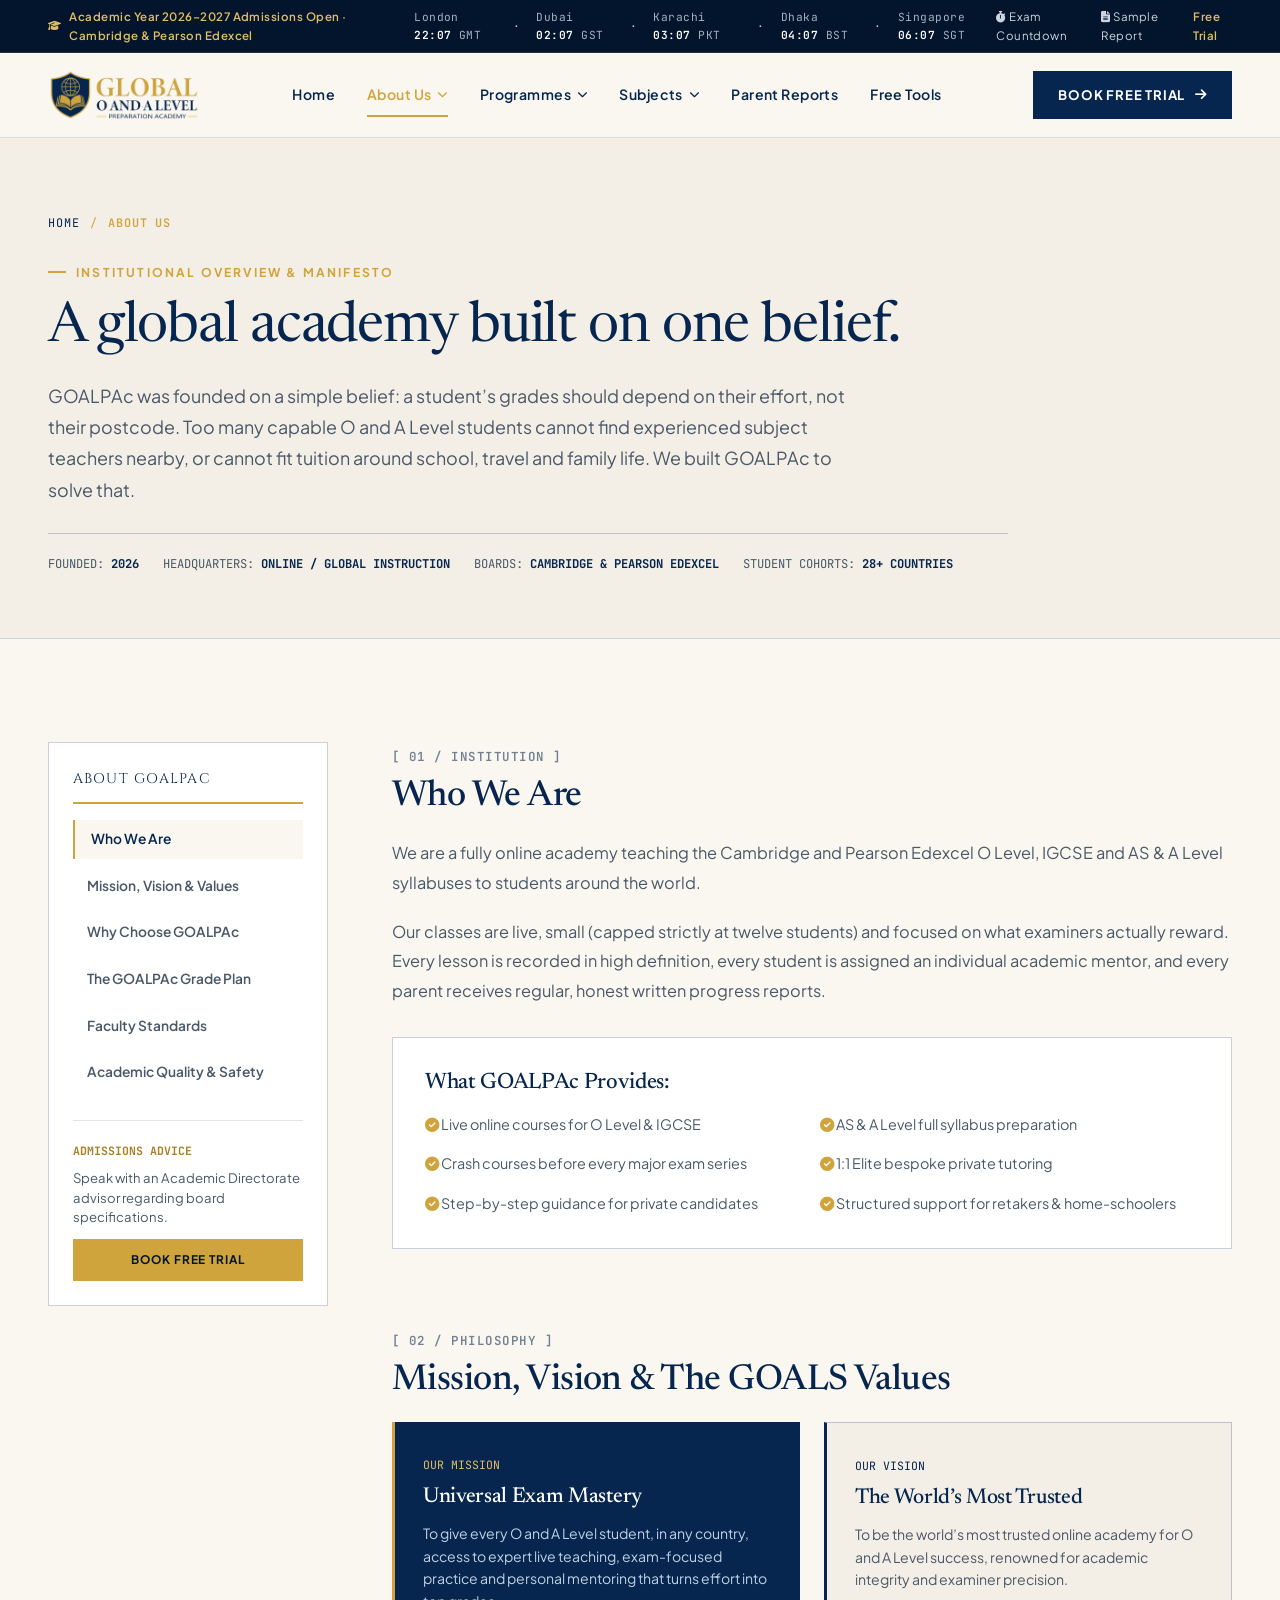
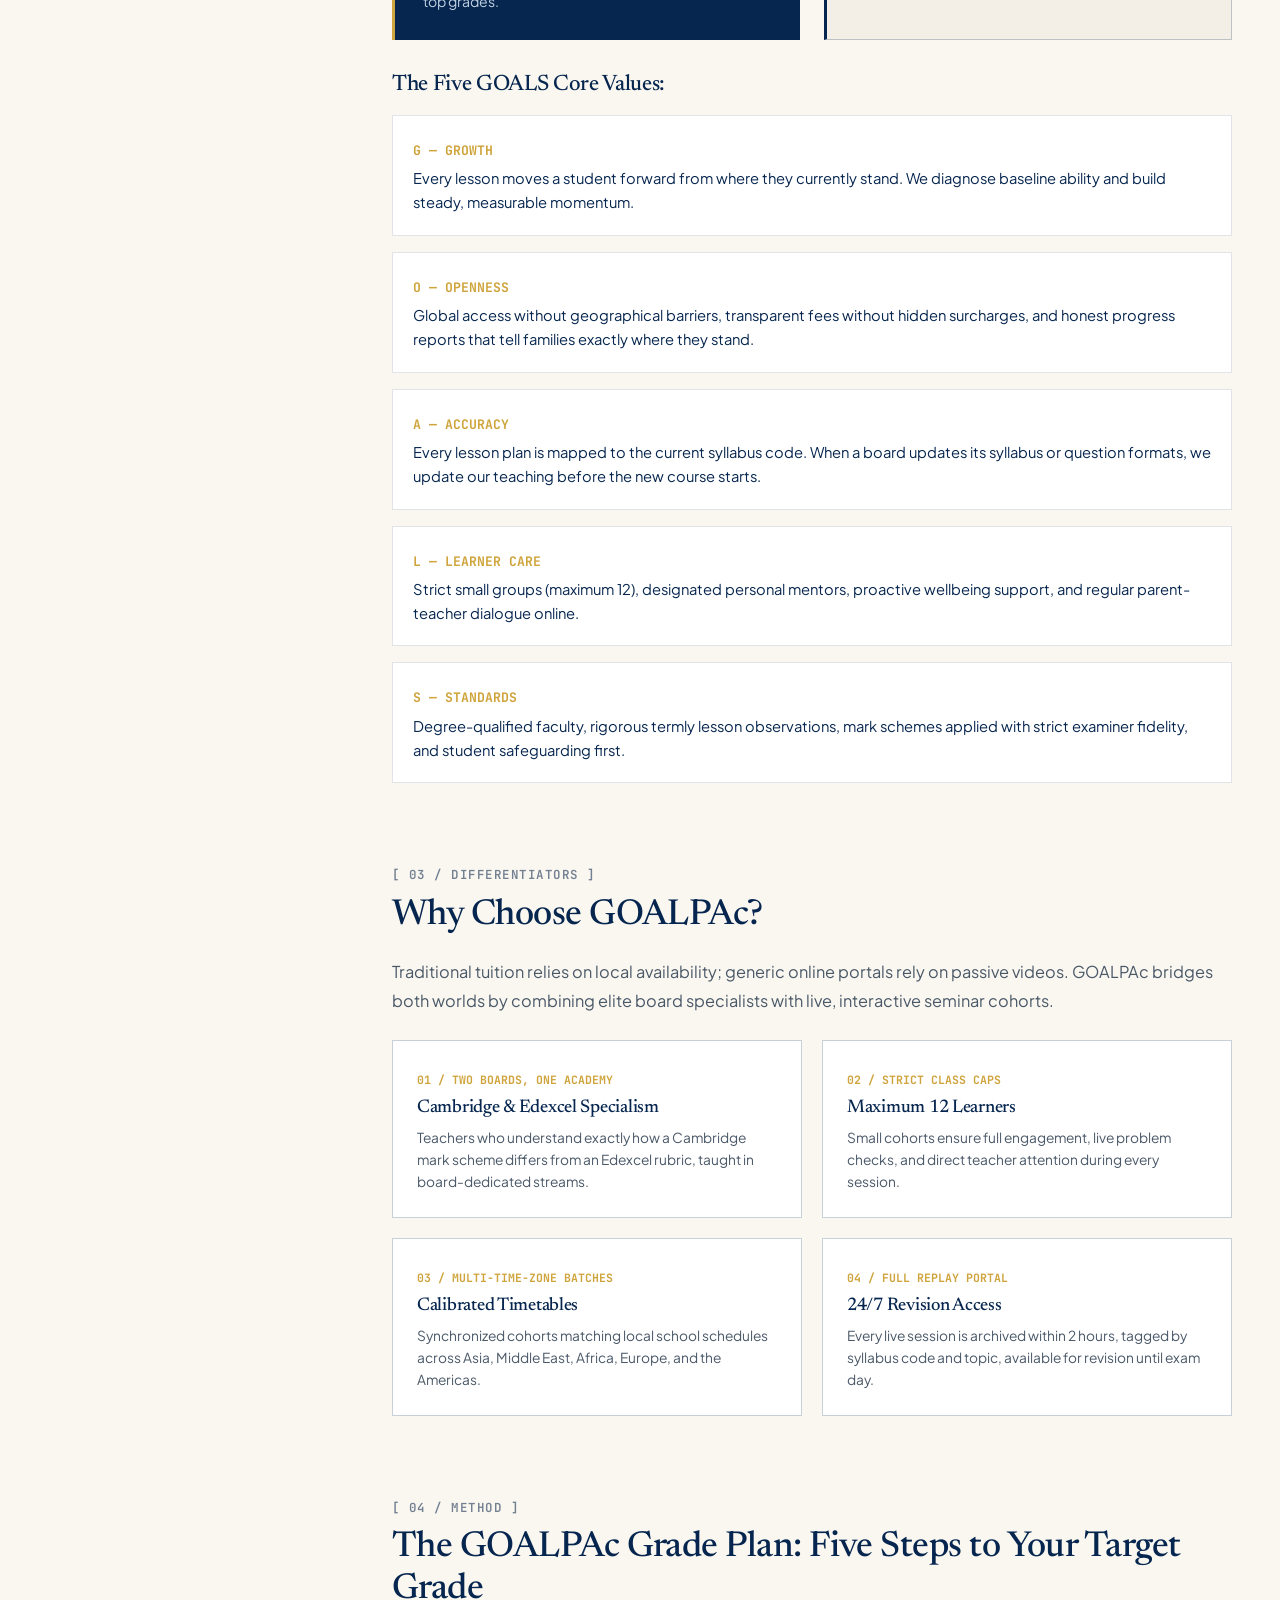
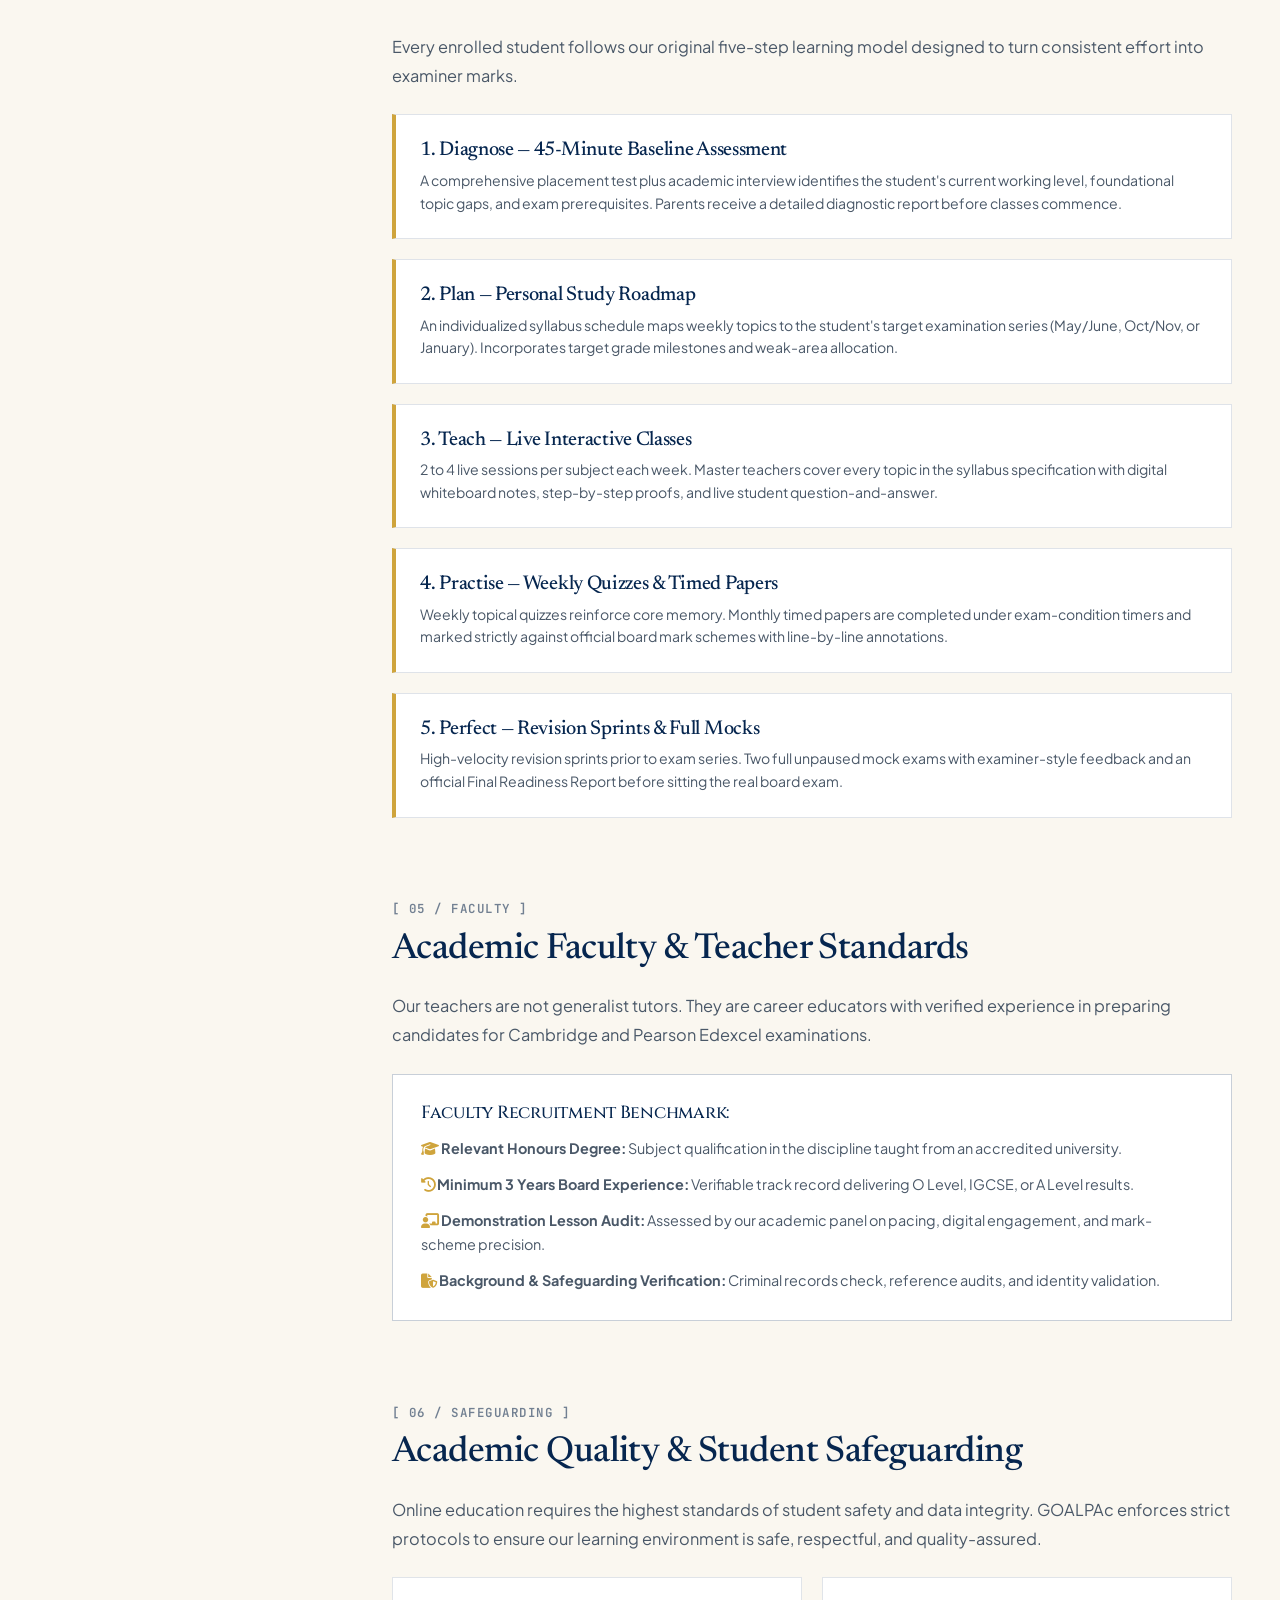
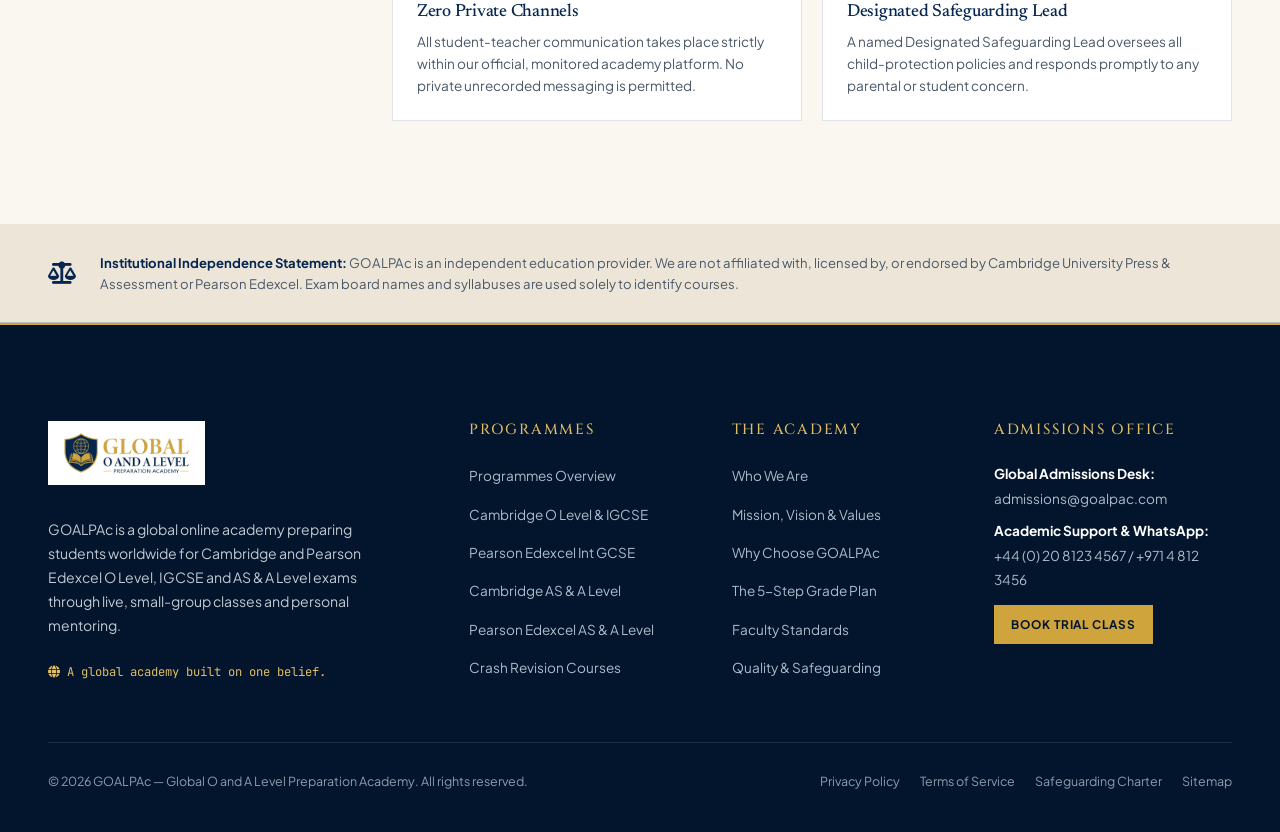
==== about.html @ 64749673 "initial version" ====
<!DOCTYPE html>
<html lang="en">
<head>
  <meta charset="UTF-8">
  <meta name="viewport" content="width=device-width, initial-scale=1.0">
  <title>About Us | GOALPAc — Global Online O & A Level Preparation Academy</title>
  <meta name="description" content="Discover GOALPAc: our founding belief that grades should depend on effort, not postcodes, our five-step Grade Plan, academic faculty, and student safeguarding standards.">
  <meta name="keywords" content="About GOALPAc, online O level academy, Cambridge tutors, Edexcel specialists, academic grade plan, student safeguarding">

  <!-- Google Fonts: Editorial Academic Typography Pairing -->
  <link rel="preconnect" href="https://fonts.googleapis.com">
  <link rel="preconnect" href="https://fonts.gstatic.com" crossorigin>
  <link href="https://fonts.googleapis.com/css2?family=Cinzel:wght@500;600;700;800&family=Newsreader:ital,opsz,wght@0,6..72,300;0,6..72,400;0,6..72,500;0,6..72,600;1,6..72,400&family=Plus+Jakarta+Sans:wght@400;500;600;700;800&family=JetBrains+Mono:wght@400;500;600&display=swap" rel="stylesheet">

  <!-- Font Awesome Free 6 -->
  <link rel="stylesheet" href="https://cdnjs.cloudflare.com/ajax/libs/font-awesome/6.5.1/css/all.min.css">

  <!-- Custom Editorial Stylesheet -->
  <link rel="stylesheet" href="assets/css/style.css">
</head>
<body>

  <!-- ======================================================================
       INSTITUTIONAL TOPBAR
       ====================================================================== -->
  <aside class="institutional-topbar" aria-label="Institutional Notices and Global Clocks">
    <div class="editorial-container topbar-content">
      <div class="topbar-badge">
        <i class="fa-solid fa-graduation-cap"></i>
        <span>Academic Year 2026–2027 Admissions Open · Cambridge &amp; Pearson Edexcel</span>
      </div>

      <div class="topbar-timezones">
        <span class="tz-pill">London <span id="tz-london">--:--</span> GMT</span>
        <span>·</span>
        <span class="tz-pill">Dubai <span id="tz-dubai">--:--</span> GST</span>
        <span>·</span>
        <span class="tz-pill">Karachi <span id="tz-karachi">--:--</span> PKT</span>
        <span>·</span>
        <span class="tz-pill">Dhaka <span id="tz-dhaka">--:--</span> BST</span>
        <span>·</span>
        <span class="tz-pill">Singapore <span id="tz-singapore">--:--</span> SGT</span>
      </div>

      <div class="topbar-links">
        <a href="index.html#tools" class="topbar-link"><i class="fa-solid fa-stopwatch me-1"></i> Exam Countdown</a>
        <a href="index.html#report" class="topbar-link"><i class="fa-solid fa-file-lines me-1"></i> Sample Report</a>
        <a href="index.html#admissions" class="topbar-link" style="color: var(--gold-light); font-weight: 600;">Free Trial</a>
      </div>
    </div>
  </aside>

  <!-- ======================================================================
       MAIN EDITORIAL HEADER
       ====================================================================== -->
  <header class="header-wrapper" role="banner">
    <div class="editorial-container main-navbar">
      <a href="index.html" class="brand-link" aria-label="GOALPAc Homepage">
        <img src="assets/images/goalpac-logo-transparent.png" alt="GOALPAc Logo" class="brand-logo-img">
      </a>

      <!-- Academic Menu with Submenus -->
      <nav class="nav-menu" role="navigation" aria-label="Primary Navigation">
        <div class="nav-item">
          <a href="index.html" class="nav-link">Home</a>
        </div>

        <div class="nav-item">
          <a href="about.html" class="nav-link active-page">About Us <i class="fa-solid fa-chevron-down dropdown-caret"></i></a>
          <div class="editorial-dropdown">
            <span class="dropdown-header-label">Institutional Foundation</span>
            <a href="about.html#who-we-are" class="dropdown-item-link">Who We Are <span>A global academy built on one belief</span></a>
            <a href="about.html#mission-values" class="dropdown-item-link">Mission, Vision &amp; GOALS <span>Our five core institutional values</span></a>
            <a href="about.html#why-goalpac" class="dropdown-item-link">Why Choose GOALPAc <span>Comparative ledger &amp; differentiators</span></a>
            <a href="about.html#grade-plan" class="dropdown-item-link">The GOALPAc Grade Plan <span>Our proprietary 5-step learning model</span></a>
            <a href="about.html#faculty" class="dropdown-item-link">Our Faculty <span>Board-experienced subject masters</span></a>
            <a href="about.html#safeguarding" class="dropdown-item-link">Quality &amp; Safeguarding <span>Online safety &amp; lesson audits</span></a>
          </div>
        </div>

        <div class="nav-item">
          <a href="programmes.html" class="nav-link">Programmes <i class="fa-solid fa-chevron-down dropdown-caret"></i></a>
          <div class="editorial-dropdown">
            <span class="dropdown-header-label">Academic Qualifications</span>
            <a href="programmes.html" class="dropdown-item-link">Programmes Overview <span>Compare all qualification paths</span></a>
            <a href="cambridge-o-level-igcse.html" class="dropdown-item-link">Cambridge O Level &amp; IGCSE <span>2-Year &amp; 1-Year Fast Track</span></a>
            <a href="programmes.html#edexcel-igcse" class="dropdown-item-link">Pearson Edexcel Int GCSE <span>Linear 9–1 grading mastery</span></a>
            <a href="cambridge-as-a-level.html" class="dropdown-item-link">Cambridge AS &amp; A Level <span>Sixth form staged &amp; linear</span></a>
            <a href="programmes.html#edexcel-a-level" class="dropdown-item-link">Pearson Edexcel AS &amp; A Level <span>Modular syllabus route</span></a>
            <a href="programmes.html#crash-courses" class="dropdown-item-link">Crash Revision Courses <span>8-Week pre-exam sprints</span></a>
            <a href="programmes.html#private-tutoring" class="dropdown-item-link">1:1 Elite Private Tutoring <span>Dedicated master mentorship</span></a>
          </div>
        </div>

        <div class="nav-item">
          <a href="subjects.html" class="nav-link">Subjects <i class="fa-solid fa-chevron-down dropdown-caret"></i></a>
          <div class="editorial-dropdown">
            <span class="dropdown-header-label">Syllabus Catalog</span>
            <a href="subjects.html" class="dropdown-item-link">All Subjects (A–Z) <span>Complete Cambridge &amp; Edexcel list</span></a>
            <a href="cambridge-o-level-mathematics.html" class="dropdown-item-link">Cambridge O Level Maths <span>Full 4024 course syllabus</span></a>
            <a href="subjects.html#sciences" class="dropdown-item-link">Sciences <span>Physics, Chemistry &amp; Biology</span></a>
            <a href="subjects.html#mathematics" class="dropdown-item-link">Mathematics <span>Pure, Additional &amp; Further Maths</span></a>
            <a href="subjects.html#business" class="dropdown-item-link">Business &amp; Economics <span>Economics, Accounting &amp; Business</span></a>
            <a href="subjects.html#computing" class="dropdown-item-link">Computing &amp; ICT <span>Computer Science (2210 / 9618)</span></a>
          </div>
        </div>

        <div class="nav-item">
          <a href="index.html#report" class="nav-link">Parent Reports</a>
        </div>

        <div class="nav-item">
          <a href="index.html#tools" class="nav-link">Free Tools</a>
        </div>
      </nav>

      <!-- Action Cluster -->
      <div class="header-actions">
        <a href="index.html#admissions" class="nav-cta-btn">
          <span>Book Free Trial</span>
          <i class="fa-solid fa-arrow-right"></i>
        </a>
        <button class="mobile-menu-trigger" aria-label="Open Navigation Drawer">
          <i class="fa-solid fa-bars"></i>
        </button>
      </div>
    </div>
  </header>

  <!-- Mobile Drawer -->
  <div class="mobile-drawer-backdrop"></div>
  <aside class="mobile-nav-drawer" aria-label="Mobile Navigation">
    <button class="drawer-close-btn" aria-label="Close Navigation Drawer"><i class="fa-solid fa-xmark"></i></button>
    <div style="margin-top: 16px;">
      <img src="assets/images/goalpac-logo-transparent.png" alt="GOALPAc" style="max-height: 44px;">
    </div>
    <ul class="mobile-nav-links">
      <li><a href="index.html">Home</a></li>
      <li>
        <a href="about.html" style="color: var(--goalpac-gold);">About Us</a>
        <ul class="mobile-submenu">
          <li><a href="about.html#who-we-are">Who We Are</a></li>
          <li><a href="about.html#mission-values">Mission, Vision &amp; Values</a></li>
          <li><a href="about.html#why-goalpac">Why GOALPAc</a></li>
          <li><a href="about.html#grade-plan">The Grade Plan</a></li>
          <li><a href="about.html#faculty">Our Faculty</a></li>
          <li><a href="about.html#safeguarding">Quality &amp; Safeguarding</a></li>
        </ul>
      </li>
      <li>
        <a href="programmes.html">Programmes</a>
        <ul class="mobile-submenu">
          <li><a href="cambridge-o-level-igcse.html">Cambridge O Level &amp; IGCSE</a></li>
          <li><a href="cambridge-as-a-level.html">Cambridge AS &amp; A Level</a></li>
          <li><a href="programmes.html#edexcel-igcse">Edexcel Int GCSE</a></li>
          <li><a href="programmes.html#crash-courses">Crash Courses</a></li>
          <li><a href="programmes.html#private-tutoring">1:1 Private Tutoring</a></li>
        </ul>
      </li>
      <li>
        <a href="subjects.html">Subjects</a>
        <ul class="mobile-submenu">
          <li><a href="subjects.html">All Subjects A–Z</a></li>
          <li><a href="cambridge-o-level-mathematics.html">Cambridge O Level Maths</a></li>
          <li><a href="subjects.html#sciences">Sciences</a></li>
          <li><a href="subjects.html#business">Business &amp; Economics</a></li>
        </ul>
      </li>
      <li><a href="index.html#report">Parent Reports</a></li>
      <li><a href="index.html#tools">Interactive Tools</a></li>
      <li><a href="index.html#admissions">Admissions &amp; Trial</a></li>
    </ul>
    <div style="margin-top: 32px;">
      <a href="index.html#admissions" class="btn-academic btn-academic-navy w-100" style="width: 100%;">Book Free Trial Class</a>
    </div>
  </aside>

  <main role="main">

    <!-- ======================================================================
         SUBPAGE HERO: ABOUT US
         ====================================================================== -->
    <section class="subpage-hero" aria-labelledby="about-page-title">
      <div class="editorial-container">
        <nav class="breadcrumb-editorial" aria-label="Breadcrumbs">
          <a href="index.html">Home</a>
          <span class="crumb-separator">/</span>
          <span class="crumb-active">About Us</span>
        </nav>

        <div class="subpage-hero-inner">
          <span class="eyebrow">Institutional Overview &amp; Manifesto</span>
          <h1 id="about-page-title" class="subpage-headline">
            A global academy built on one belief.
          </h1>
          <p class="subpage-lead-para">
            GOALPAc was founded on a simple belief: a student’s grades should depend on their effort, not their postcode. Too many capable O and A Level students cannot find experienced subject teachers nearby, or cannot fit tuition around school, travel and family life. We built GOALPAc to solve that.
          </p>

          <div class="subpage-meta-strip">
            <span>FOUNDED: <strong>2026</strong></span>
            <span>HEADQUARTERS: <strong>ONLINE / GLOBAL INSTRUCTION</strong></span>
            <span>BOARDS: <strong>CAMBRIDGE &amp; PEARSON EDEXCEL</strong></span>
            <span>STUDENT COHORTS: <strong>28+ COUNTRIES</strong></span>
          </div>
        </div>
      </div>
    </section>

    <!-- ======================================================================
         ABOUT US CONTENT WITH STICKY SIDEBAR
         ====================================================================== -->
    <section class="editorial-section" style="background: var(--paper-cream);">
      <div class="editorial-container">
        <div class="subpage-layout-grid">

          <!-- Sticky Subpage Sidebar -->
          <aside class="subpage-sidebar" aria-label="About Us Navigation">
            <div class="sidebar-title">About GOALPAc</div>
            <ul class="sidebar-nav-list">
              <li><a href="#who-we-are" class="sidebar-nav-link active">Who We Are</a></li>
              <li><a href="#mission-values" class="sidebar-nav-link">Mission, Vision &amp; Values</a></li>
              <li><a href="#why-goalpac" class="sidebar-nav-link">Why Choose GOALPAc</a></li>
              <li><a href="#grade-plan" class="sidebar-nav-link">The GOALPAc Grade Plan</a></li>
              <li><a href="#faculty" class="sidebar-nav-link">Faculty Standards</a></li>
              <li><a href="#safeguarding" class="sidebar-nav-link">Academic Quality &amp; Safety</a></li>
            </ul>

            <div style="margin-top: 28px; padding-top: 20px; border-top: 1px solid var(--paper-border);">
              <span style="font-family: var(--font-mono-meta); font-size: 0.72rem; color: var(--gold-dark); font-weight: 700; text-transform: uppercase; display: block; margin-bottom: 8px;">
                Admissions Advice
              </span>
              <p style="font-size: 0.82rem; color: var(--text-secondary); line-height: 1.5; margin-bottom: 12px;">
                Speak with an Academic Directorate advisor regarding board specifications.
              </p>
              <a href="index.html#admissions" class="btn-academic btn-academic-gold" style="padding: 10px 16px; font-size: 0.74rem; width: 100%;">
                Book Free Trial
              </a>
            </div>
          </aside>

          <!-- Main Subpage Editorial Body -->
          <div class="subpage-content-area">

            <!-- Section 1: Who We Are -->
            <article id="who-we-are" style="margin-bottom: clamp(48px, 6vw, 80px);">
              <span class="editorial-index">[ 01 / INSTITUTION ]</span>
              <h2 style="font-size: clamp(1.8rem, 2.8vw, 2.5rem); margin: 8px 0 20px; color: var(--navy-deep);">
                Who We Are
              </h2>
              <p style="font-size: 1.02rem; color: var(--text-secondary); line-height: 1.8; margin-bottom: 20px;">
                We are a fully online academy teaching the Cambridge and Pearson Edexcel O Level, IGCSE and AS &amp; A Level syllabuses to students around the world.
              </p>
              <p style="font-size: 1.02rem; color: var(--text-secondary); line-height: 1.8; margin-bottom: 20px;">
                Our classes are live, small (capped strictly at twelve students) and focused on what examiners actually reward. Every lesson is recorded in high definition, every student is assigned an individual academic mentor, and every parent receives regular, honest written progress reports.
              </p>

              <div style="background: var(--paper-white); border: 1px solid var(--paper-border-strong); padding: 32px; margin: 32px 0;">
                <h3 style="font-family: var(--font-serif-editorial); font-size: 1.4rem; color: var(--navy-deep); margin-bottom: 16px;">
                  What GOALPAc Provides:
                </h3>
                <div style="display: grid; grid-template-columns: 1fr 1fr; gap: 16px; font-size: 0.9rem; color: var(--text-secondary);">
                  <div><i class="fa-solid fa-circle-check me-2" style="color: var(--goalpac-gold);"></i> Live online courses for O Level &amp; IGCSE</div>
                  <div><i class="fa-solid fa-circle-check me-2" style="color: var(--goalpac-gold);"></i> AS &amp; A Level full syllabus preparation</div>
                  <div><i class="fa-solid fa-circle-check me-2" style="color: var(--goalpac-gold);"></i> Crash courses before every major exam series</div>
                  <div><i class="fa-solid fa-circle-check me-2" style="color: var(--goalpac-gold);"></i> 1:1 Elite bespoke private tutoring</div>
                  <div><i class="fa-solid fa-circle-check me-2" style="color: var(--goalpac-gold);"></i> Step-by-step guidance for private candidates</div>
                  <div><i class="fa-solid fa-circle-check me-2" style="color: var(--goalpac-gold);"></i> Structured support for retakers &amp; home-schoolers</div>
                </div>
              </div>
            </article>

            <!-- Section 2: Mission, Vision & GOALS Values -->
            <article id="mission-values" style="margin-bottom: clamp(48px, 6vw, 80px);">
              <span class="editorial-index">[ 02 / PHILOSOPHY ]</span>
              <h2 style="font-size: clamp(1.8rem, 2.8vw, 2.5rem); margin: 8px 0 20px; color: var(--navy-deep);">
                Mission, Vision &amp; The GOALS Values
              </h2>

              <div style="display: grid; grid-template-columns: 1fr 1fr; gap: 24px; margin-bottom: 32px;">
                <div style="background: var(--navy-deep); color: var(--paper-white); padding: 28px; border-left: 3px solid var(--goalpac-gold);">
                  <span style="font-family: var(--font-mono-meta); font-size: 0.72rem; color: var(--gold-light); text-transform: uppercase;">Our Mission</span>
                  <h3 style="font-family: var(--font-serif-editorial); font-size: 1.35rem; color: var(--paper-white); margin: 8px 0 12px;">Universal Exam Mastery</h3>
                  <p style="font-size: 0.88rem; color: #c0d1e3; line-height: 1.6; margin: 0;">
                    To give every O and A Level student, in any country, access to expert live teaching, exam-focused practice and personal mentoring that turns effort into top grades.
                  </p>
                </div>

                <div style="background: var(--paper-ivory); border: 1px solid var(--paper-border-strong); padding: 28px; border-left: 3px solid var(--navy-deep);">
                  <span style="font-family: var(--font-mono-meta); font-size: 0.72rem; color: var(--navy-deep); text-transform: uppercase;">Our Vision</span>
                  <h3 style="font-family: var(--font-serif-editorial); font-size: 1.35rem; color: var(--navy-deep); margin: 8px 0 12px;">The World’s Most Trusted</h3>
                  <p style="font-size: 0.88rem; color: var(--text-secondary); line-height: 1.6; margin: 0;">
                    To be the world’s most trusted online academy for O and A Level success, renowned for academic integrity and examiner precision.
                  </p>
                </div>
              </div>

              <!-- 5 GOALS Values -->
              <h3 style="font-family: var(--font-serif-editorial); font-size: 1.4rem; color: var(--navy-deep); margin-bottom: 16px;">
                The Five GOALS Core Values:
              </h3>
              <div style="display: flex; flex-direction: column; gap: 16px;">
                <div style="background: var(--paper-white); border: 1px solid var(--paper-border); padding: 20px;">
                  <strong style="color: var(--goalpac-gold); font-family: var(--font-mono-meta); font-size: 0.82rem;">G — GROWTH</strong>
                  <p style="font-size: 0.92rem; color: var(--navy-deep); margin: 4px 0 0;">
                    Every lesson moves a student forward from where they currently stand. We diagnose baseline ability and build steady, measurable momentum.
                  </p>
                </div>
                <div style="background: var(--paper-white); border: 1px solid var(--paper-border); padding: 20px;">
                  <strong style="color: var(--goalpac-gold); font-family: var(--font-mono-meta); font-size: 0.82rem;">O — OPENNESS</strong>
                  <p style="font-size: 0.92rem; color: var(--navy-deep); margin: 4px 0 0;">
                    Global access without geographical barriers, transparent fees without hidden surcharges, and honest progress reports that tell families exactly where they stand.
                  </p>
                </div>
                <div style="background: var(--paper-white); border: 1px solid var(--paper-border); padding: 20px;">
                  <strong style="color: var(--goalpac-gold); font-family: var(--font-mono-meta); font-size: 0.82rem;">A — ACCURACY</strong>
                  <p style="font-size: 0.92rem; color: var(--navy-deep); margin: 4px 0 0;">
                    Every lesson plan is mapped to the current syllabus code. When a board updates its syllabus or question formats, we update our teaching before the new course starts.
                  </p>
                </div>
                <div style="background: var(--paper-white); border: 1px solid var(--paper-border); padding: 20px;">
                  <strong style="color: var(--goalpac-gold); font-family: var(--font-mono-meta); font-size: 0.82rem;">L — LEARNER CARE</strong>
                  <p style="font-size: 0.92rem; color: var(--navy-deep); margin: 4px 0 0;">
                    Strict small groups (maximum 12), designated personal mentors, proactive wellbeing support, and regular parent-teacher dialogue online.
                  </p>
                </div>
                <div style="background: var(--paper-white); border: 1px solid var(--paper-border); padding: 20px;">
                  <strong style="color: var(--goalpac-gold); font-family: var(--font-mono-meta); font-size: 0.82rem;">S — STANDARDS</strong>
                  <p style="font-size: 0.92rem; color: var(--navy-deep); margin: 4px 0 0;">
                    Degree-qualified faculty, rigorous termly lesson observations, mark schemes applied with strict examiner fidelity, and student safeguarding first.
                  </p>
                </div>
              </div>
            </article>

            <!-- Section 3: Why GOALPAc -->
            <article id="why-goalpac" style="margin-bottom: clamp(48px, 6vw, 80px);">
              <span class="editorial-index">[ 03 / DIFFERENTIATORS ]</span>
              <h2 style="font-size: clamp(1.8rem, 2.8vw, 2.5rem); margin: 8px 0 20px; color: var(--navy-deep);">
                Why Choose GOALPAc?
              </h2>
              <p style="font-size: 1.02rem; color: var(--text-secondary); line-height: 1.8; margin-bottom: 24px;">
                Traditional tuition relies on local availability; generic online portals rely on passive videos. GOALPAc bridges both worlds by combining elite board specialists with live, interactive seminar cohorts.
              </p>

              <div style="display: grid; grid-template-columns: 1fr 1fr; gap: 20px;">
                <div style="background: var(--paper-white); border: 1px solid var(--paper-border-strong); padding: 24px;">
                  <span style="font-family: var(--font-mono-meta); font-size: 0.72rem; color: var(--goalpac-gold); font-weight: 700;">01 / TWO BOARDS, ONE ACADEMY</span>
                  <h4 style="font-size: 1.15rem; color: var(--navy-deep); margin: 6px 0 8px;">Cambridge &amp; Edexcel Specialism</h4>
                  <p style="font-size: 0.86rem; color: var(--text-secondary); line-height: 1.6; margin: 0;">
                    Teachers who understand exactly how a Cambridge mark scheme differs from an Edexcel rubric, taught in board-dedicated streams.
                  </p>
                </div>

                <div style="background: var(--paper-white); border: 1px solid var(--paper-border-strong); padding: 24px;">
                  <span style="font-family: var(--font-mono-meta); font-size: 0.72rem; color: var(--goalpac-gold); font-weight: 700;">02 / STRICT CLASS CAPS</span>
                  <h4 style="font-size: 1.15rem; color: var(--navy-deep); margin: 6px 0 8px;">Maximum 12 Learners</h4>
                  <p style="font-size: 0.86rem; color: var(--text-secondary); line-height: 1.6; margin: 0;">
                    Small cohorts ensure full engagement, live problem checks, and direct teacher attention during every session.
                  </p>
                </div>

                <div style="background: var(--paper-white); border: 1px solid var(--paper-border-strong); padding: 24px;">
                  <span style="font-family: var(--font-mono-meta); font-size: 0.72rem; color: var(--goalpac-gold); font-weight: 700;">03 / MULTI-TIME-ZONE BATCHES</span>
                  <h4 style="font-size: 1.15rem; color: var(--navy-deep); margin: 6px 0 8px;">Calibrated Timetables</h4>
                  <p style="font-size: 0.86rem; color: var(--text-secondary); line-height: 1.6; margin: 0;">
                    Synchronized cohorts matching local school schedules across Asia, Middle East, Africa, Europe, and the Americas.
                  </p>
                </div>

                <div style="background: var(--paper-white); border: 1px solid var(--paper-border-strong); padding: 24px;">
                  <span style="font-family: var(--font-mono-meta); font-size: 0.72rem; color: var(--goalpac-gold); font-weight: 700;">04 / FULL REPLAY PORTAL</span>
                  <h4 style="font-size: 1.15rem; color: var(--navy-deep); margin: 6px 0 8px;">24/7 Revision Access</h4>
                  <p style="font-size: 0.86rem; color: var(--text-secondary); line-height: 1.6; margin: 0;">
                    Every live session is archived within 2 hours, tagged by syllabus code and topic, available for revision until exam day.
                  </p>
                </div>
              </div>
            </article>

            <!-- Section 4: The GOALPAc Grade Plan -->
            <article id="grade-plan" style="margin-bottom: clamp(48px, 6vw, 80px);">
              <span class="editorial-index">[ 04 / METHOD ]</span>
              <h2 style="font-size: clamp(1.8rem, 2.8vw, 2.5rem); margin: 8px 0 20px; color: var(--navy-deep);">
                The GOALPAc Grade Plan: Five Steps to Your Target Grade
              </h2>
              <p style="font-size: 1.02rem; color: var(--text-secondary); line-height: 1.8; margin-bottom: 24px;">
                Every enrolled student follows our original five-step learning model designed to turn consistent effort into examiner marks.
              </p>

              <div style="display: flex; flex-direction: column; gap: 20px;">
                <div style="padding: 24px; background: var(--paper-white); border-left: 4px solid var(--goalpac-gold); border-top: 1px solid var(--paper-border); border-right: 1px solid var(--paper-border); border-bottom: 1px solid var(--paper-border);">
                  <h4 style="font-family: var(--font-serif-editorial); font-size: 1.25rem; color: var(--navy-deep); margin-bottom: 6px;">
                    1. Diagnose — 45-Minute Baseline Assessment
                  </h4>
                  <p style="font-size: 0.88rem; color: var(--text-secondary); line-height: 1.6; margin: 0;">
                    A comprehensive placement test plus academic interview identifies the student's current working level, foundational topic gaps, and exam prerequisites. Parents receive a detailed diagnostic report before classes commence.
                  </p>
                </div>

                <div style="padding: 24px; background: var(--paper-white); border-left: 4px solid var(--goalpac-gold); border-top: 1px solid var(--paper-border); border-right: 1px solid var(--paper-border); border-bottom: 1px solid var(--paper-border);">
                  <h4 style="font-family: var(--font-serif-editorial); font-size: 1.25rem; color: var(--navy-deep); margin-bottom: 6px;">
                    2. Plan — Personal Study Roadmap
                  </h4>
                  <p style="font-size: 0.88rem; color: var(--text-secondary); line-height: 1.6; margin: 0;">
                    An individualized syllabus schedule maps weekly topics to the student's target examination series (May/June, Oct/Nov, or January). Incorporates target grade milestones and weak-area allocation.
                  </p>
                </div>

                <div style="padding: 24px; background: var(--paper-white); border-left: 4px solid var(--goalpac-gold); border-top: 1px solid var(--paper-border); border-right: 1px solid var(--paper-border); border-bottom: 1px solid var(--paper-border);">
                  <h4 style="font-family: var(--font-serif-editorial); font-size: 1.25rem; color: var(--navy-deep); margin-bottom: 6px;">
                    3. Teach — Live Interactive Classes
                  </h4>
                  <p style="font-size: 0.88rem; color: var(--text-secondary); line-height: 1.6; margin: 0;">
                    2 to 4 live sessions per subject each week. Master teachers cover every topic in the syllabus specification with digital whiteboard notes, step-by-step proofs, and live student question-and-answer.
                  </p>
                </div>

                <div style="padding: 24px; background: var(--paper-white); border-left: 4px solid var(--goalpac-gold); border-top: 1px solid var(--paper-border); border-right: 1px solid var(--paper-border); border-bottom: 1px solid var(--paper-border);">
                  <h4 style="font-family: var(--font-serif-editorial); font-size: 1.25rem; color: var(--navy-deep); margin-bottom: 6px;">
                    4. Practise — Weekly Quizzes &amp; Timed Papers
                  </h4>
                  <p style="font-size: 0.88rem; color: var(--text-secondary); line-height: 1.6; margin: 0;">
                    Weekly topical quizzes reinforce core memory. Monthly timed papers are completed under exam-condition timers and marked strictly against official board mark schemes with line-by-line annotations.
                  </p>
                </div>

                <div style="padding: 24px; background: var(--paper-white); border-left: 4px solid var(--goalpac-gold); border-top: 1px solid var(--paper-border); border-right: 1px solid var(--paper-border); border-bottom: 1px solid var(--paper-border);">
                  <h4 style="font-family: var(--font-serif-editorial); font-size: 1.25rem; color: var(--navy-deep); margin-bottom: 6px;">
                    5. Perfect — Revision Sprints &amp; Full Mocks
                  </h4>
                  <p style="font-size: 0.88rem; color: var(--text-secondary); line-height: 1.6; margin: 0;">
                    High-velocity revision sprints prior to exam series. Two full unpaused mock exams with examiner-style feedback and an official Final Readiness Report before sitting the real board exam.
                  </p>
                </div>
              </div>
            </article>

            <!-- Section 5: Faculty Standards -->
            <article id="faculty" style="margin-bottom: clamp(48px, 6vw, 80px);">
              <span class="editorial-index">[ 05 / FACULTY ]</span>
              <h2 style="font-size: clamp(1.8rem, 2.8vw, 2.5rem); margin: 8px 0 20px; color: var(--navy-deep);">
                Academic Faculty &amp; Teacher Standards
              </h2>
              <p style="font-size: 1.02rem; color: var(--text-secondary); line-height: 1.8; margin-bottom: 24px;">
                Our teachers are not generalist tutors. They are career educators with verified experience in preparing candidates for Cambridge and Pearson Edexcel examinations.
              </p>

              <div style="border: 1px solid var(--paper-border-strong); background: var(--paper-white); padding: 28px;">
                <h4 style="font-family: var(--font-serif-display); font-size: 1.1rem; color: var(--navy-deep); margin-bottom: 14px;">
                  Faculty Recruitment Benchmark:
                </h4>
                <ul style="list-style: none; display: flex; flex-direction: column; gap: 12px; font-size: 0.9rem; color: var(--text-secondary);">
                  <li><i class="fa-solid fa-graduation-cap me-2" style="color: var(--goalpac-gold);"></i> <strong>Relevant Honours Degree:</strong> Subject qualification in the discipline taught from an accredited university.</li>
                  <li><i class="fa-solid fa-clock-rotate-left me-2" style="color: var(--goalpac-gold);"></i> <strong>Minimum 3 Years Board Experience:</strong> Verifiable track record delivering O Level, IGCSE, or A Level results.</li>
                  <li><i class="fa-solid fa-chalkboard-user me-2" style="color: var(--goalpac-gold);"></i> <strong>Demonstration Lesson Audit:</strong> Assessed by our academic panel on pacing, digital engagement, and mark-scheme precision.</li>
                  <li><i class="fa-solid fa-file-shield me-2" style="color: var(--goalpac-gold);"></i> <strong>Background &amp; Safeguarding Verification:</strong> Criminal records check, reference audits, and identity validation.</li>
                </ul>
              </div>
            </article>

            <!-- Section 6: Academic Quality & Safeguarding -->
            <article id="safeguarding">
              <span class="editorial-index">[ 06 / SAFEGUARDING ]</span>
              <h2 style="font-size: clamp(1.8rem, 2.8vw, 2.5rem); margin: 8px 0 20px; color: var(--navy-deep);">
                Academic Quality &amp; Student Safeguarding
              </h2>
              <p style="font-size: 1.02rem; color: var(--text-secondary); line-height: 1.8; margin-bottom: 20px;">
                Online education requires the highest standards of student safety and data integrity. GOALPAc enforces strict protocols to ensure our learning environment is safe, respectful, and quality-assured.
              </p>

              <div style="display: grid; grid-template-columns: 1fr 1fr; gap: 20px; margin-top: 24px;">
                <div style="background: var(--paper-white); border: 1px solid var(--paper-border); padding: 24px;">
                  <h4 style="color: var(--navy-deep); font-size: 1.1rem; margin-bottom: 8px;">Zero Private Channels</h4>
                  <p style="font-size: 0.85rem; color: var(--text-secondary); line-height: 1.6; margin: 0;">
                    All student-teacher communication takes place strictly within our official, monitored academy platform. No private unrecorded messaging is permitted.
                  </p>
                </div>
                <div style="background: var(--paper-white); border: 1px solid var(--paper-border); padding: 24px;">
                  <h4 style="color: var(--navy-deep); font-size: 1.1rem; margin-bottom: 8px;">Designated Safeguarding Lead</h4>
                  <p style="font-size: 0.85rem; color: var(--text-secondary); line-height: 1.6; margin: 0;">
                    A named Designated Safeguarding Lead oversees all child-protection policies and responds promptly to any parental or student concern.
                  </p>
                </div>
              </div>
            </article>

          </div>
        </div>
      </div>
    </section>

    <!-- Independence Note -->
    <aside class="section-independence" aria-label="Statutory Independence Notice">
      <div class="editorial-container">
        <div class="independence-box">
          <div class="independence-icon"><i class="fa-solid fa-scale-balanced"></i></div>
          <div class="independence-text">
            <strong>Institutional Independence Statement:</strong> GOALPAc is an independent education provider. We are not affiliated with, licensed by, or endorsed by Cambridge University Press &amp; Assessment or Pearson Edexcel. Exam board names and syllabuses are used solely to identify courses.
          </div>
        </div>
      </div>
    </aside>

  </main>

  <!-- ======================================================================
       INSTITUTIONAL FOOTER
       ====================================================================== -->
  <footer class="site-footer" role="contentinfo">
    <div class="editorial-container">
      <div class="footer-top-grid">
        <div class="footer-brand-bio">
          <div style="background: #ffffff; display: inline-block; padding: 10px 14px; margin-bottom: 8px;">
            <img src="assets/images/goalpac-logo-nav.png" alt="GOALPAc Crest" style="height: 44px; width: auto;">
          </div>
          <p>
            GOALPAc is a global online academy preparing students worldwide for Cambridge and Pearson Edexcel O Level, IGCSE and AS &amp; A Level exams through live, small-group classes and personal mentoring.
          </p>
          <div style="font-family: var(--font-mono-meta); font-size: 0.76rem; color: var(--gold-light);">
            <i class="fa-solid fa-globe me-1"></i> A global academy built on one belief.
          </div>
        </div>

        <div>
          <h5>Programmes</h5>
          <ul class="footer-links-list">
            <li><a href="programmes.html">Programmes Overview</a></li>
            <li><a href="cambridge-o-level-igcse.html">Cambridge O Level &amp; IGCSE</a></li>
            <li><a href="programmes.html#edexcel-igcse">Pearson Edexcel Int GCSE</a></li>
            <li><a href="cambridge-as-a-level.html">Cambridge AS &amp; A Level</a></li>
            <li><a href="programmes.html#edexcel-a-level">Pearson Edexcel AS &amp; A Level</a></li>
            <li><a href="programmes.html#crash-courses">Crash Revision Courses</a></li>
          </ul>
        </div>

        <div>
          <h5>The Academy</h5>
          <ul class="footer-links-list">
            <li><a href="about.html#who-we-are">Who We Are</a></li>
            <li><a href="about.html#mission-values">Mission, Vision &amp; Values</a></li>
            <li><a href="about.html#why-goalpac">Why Choose GOALPAc</a></li>
            <li><a href="about.html#grade-plan">The 5-Step Grade Plan</a></li>
            <li><a href="about.html#faculty">Faculty Standards</a></li>
            <li><a href="about.html#safeguarding">Quality &amp; Safeguarding</a></li>
          </ul>
        </div>

        <div>
          <h5>Admissions Office</h5>
          <div class="footer-contact-block">
            <p style="margin-bottom: 8px;">
              <strong>Global Admissions Desk:</strong><br>admissions@goalpac.com
            </p>
            <p style="margin-bottom: 12px;">
              <strong>Academic Support &amp; WhatsApp:</strong><br>+44 (0) 20 8123 4567 / +971 4 812 3456
            </p>
            <a href="index.html#admissions" class="btn-academic btn-academic-gold" style="padding: 8px 16px; font-size: 0.74rem;">
              Book Trial Class
            </a>
          </div>
        </div>
      </div>

      <div class="footer-bottom-bar">
        <div>&copy; 2026 GOALPAc — Global O and A Level Preparation Academy. All rights reserved.</div>
        <div style="display: flex; gap: 20px;">
          <a href="#">Privacy Policy</a>
          <a href="#">Terms of Service</a>
          <a href="#">Safeguarding Charter</a>
          <a href="#">Sitemap</a>
        </div>
      </div>
    </div>
  </footer>

  <script src="assets/js/main.js"></script>
</body>
</html>
---- assets/css/style.css ----
/* ==========================================================================
   GOALPAc — Global O and A Level Preparation Academy
   Editorial Academic Institution Design System
   Brand Identity: Deep Navy (#06264F) & Academic Gold (#CFA43C)
   ========================================================================== */

:root {
  /* Core Brand Colors */
  --goalpac-gold: #CFA43C;
  --goalpac-navy: #06264F;

  /* Sophisticated Supporting Palette */
  --navy-darkest: #03152c;
  --navy-deep: #06264F;
  --navy-surface: #0a3163;
  --navy-tint: #103d75;
  --navy-muted: #1c4e8d;
  
  --gold-primary: #CFA43C;
  --gold-light: #dfbd66;
  --gold-dark: #a88126;
  --gold-muted: #e7d8b2;
  --gold-wash: rgba(207, 164, 60, 0.08);
  --gold-border: rgba(207, 164, 60, 0.32);

  /* Academic Editorial Paper & Neutral Tones */
  --paper-cream: #FAF7F0;
  --paper-ivory: #F4EFE6;
  --paper-sand: #ECE5D8;
  --paper-white: #FFFFFF;
  --paper-border: rgba(6, 38, 79, 0.12);
  --paper-border-strong: rgba(6, 38, 79, 0.22);
  
  /* Text Colors */
  --text-primary: #121E2C;
  --text-secondary: #4A5868;
  --text-muted: #728092;
  --text-inverse: #FAF7F0;
  --text-inverse-muted: #C0C8D2;

  /* Typography Stacks */
  --font-serif-display: 'Cinzel', 'Playfair Display', Georgia, serif;
  --font-serif-editorial: 'Newsreader', 'Playfair Display', Georgia, serif;
  --font-sans-body: 'Plus Jakarta Sans', -apple-system, BlinkMacSystemFont, "Segoe UI", Roboto, sans-serif;
  --font-mono-meta: "JetBrains Mono", "SF Mono", Consolas, monospace;

  /* Spacing Scale */
  --space-3xs: 4px;
  --space-2xs: 8px;
  --space-xs: 12px;
  --space-sm: 16px;
  --space-md: 24px;
  --space-lg: 32px;
  --space-xl: 48px;
  --space-2xl: 64px;
  --space-3xl: 96px;
  --space-4xl: 128px;

  /* Editorial Rules & Borders */
  --hairline: 1px solid var(--paper-border);
  --hairline-gold: 1px solid var(--gold-border);
  --hairline-dark: 1px solid rgba(255, 255, 255, 0.12);
  
  /* Layout Dimensions */
  --container-max: 1360px;
  --header-height: 84px;
  --topbar-height: 38px;
  
  /* Transitions */
  --transition-fast: 0.2s cubic-bezier(0.16, 1, 0.3, 1);
  --transition-smooth: 0.4s cubic-bezier(0.16, 1, 0.3, 1);
  --transition-editorial: 0.65s cubic-bezier(0.19, 1, 0.22, 1);
}

/* --------------------------------------------------------------------------
   Reset & Baseline
   -------------------------------------------------------------------------- */
*, *::before, *::after {
  box-sizing: border-box;
  margin: 0;
  padding: 0;
}

html {
  font-size: 16px;
  scroll-behavior: smooth;
  text-rendering: optimizeLegibility;
  -webkit-font-smoothing: antialiased;
  -moz-osx-font-smoothing: grayscale;
}

body {
  font-family: var(--font-sans-body);
  background-color: var(--paper-cream);
  color: var(--text-primary);
  line-height: 1.65;
  overflow-x: hidden;
  position: relative;
}

/* Editorial selection */
::selection {
  background-color: var(--goalpac-navy);
  color: var(--gold-primary);
}

img {
  max-width: 100%;
  height: auto;
  display: block;
}

a {
  color: inherit;
  text-decoration: none;
  transition: color var(--transition-fast);
}

/* --------------------------------------------------------------------------
   Typography Foundation
   -------------------------------------------------------------------------- */
h1, h2, h3, h4, h5, h6 {
  font-family: var(--font-serif-editorial);
  font-weight: 500;
  line-height: 1.18;
  color: var(--navy-deep);
  letter-spacing: -0.015em;
}

.font-display {
  font-family: var(--font-serif-display);
  letter-spacing: 0.02em;
}

.font-editorial {
  font-family: var(--font-serif-editorial);
}

.font-sans {
  font-family: var(--font-sans-body);
}

.font-mono {
  font-family: var(--font-mono-meta);
}

/* Editorial Eyebrow Label */
.eyebrow {
  display: inline-flex;
  align-items: center;
  gap: 10px;
  font-family: var(--font-sans-body);
  font-size: 0.76rem;
  font-weight: 700;
  text-transform: uppercase;
  letter-spacing: 0.18em;
  color: var(--goalpac-gold);
  margin-bottom: 1rem;
}

.eyebrow::before {
  content: "";
  display: inline-block;
  width: 18px;
  height: 1.5px;
  background-color: var(--goalpac-gold);
}

.eyebrow.eyebrow-navy {
  color: var(--navy-deep);
}
.eyebrow.eyebrow-navy::before {
  background-color: var(--navy-deep);
}

/* Editorial Section Index Numbering */
.editorial-index {
  font-family: var(--font-mono-meta);
  font-size: 0.78rem;
  font-weight: 600;
  letter-spacing: 0.12em;
  color: var(--text-muted);
  text-transform: uppercase;
  display: inline-block;
}

/* --------------------------------------------------------------------------
   Layout Containers & Grid
   -------------------------------------------------------------------------- */
.editorial-container {
  max-width: var(--container-max);
  margin-left: auto;
  margin-right: auto;
  padding-left: clamp(20px, 4vw, 48px);
  padding-right: clamp(20px, 4vw, 48px);
}

.editorial-section {
  padding-top: clamp(64px, 8vw, 120px);
  padding-bottom: clamp(64px, 8vw, 120px);
  position: relative;
}

.editorial-section-sm {
  padding-top: clamp(40px, 5vw, 72px);
  padding-bottom: clamp(40px, 5vw, 72px);
}

/* Asymmetric Editorial Rules */
.editorial-rule {
  height: 1px;
  background: var(--paper-border);
  width: 100%;
  border: none;
  margin: 0;
}

.editorial-rule-gold {
  height: 1px;
  background: var(--gold-border);
  width: 100%;
  border: none;
}

.editorial-rule-dark {
  height: 1px;
  background: var(--hairline-dark);
  width: 100%;
  border: none;
}

/* --------------------------------------------------------------------------
   Header & Navigation
   -------------------------------------------------------------------------- */
.header-wrapper {
  position: sticky;
  top: 0;
  z-index: 1000;
  background: var(--paper-cream);
  border-bottom: 1px solid var(--paper-border);
  transition: transform 0.3s ease, background 0.3s ease, box-shadow 0.3s ease;
}

.header-scrolled {
  background: rgba(250, 247, 240, 0.96);
  backdrop-filter: blur(12px);
  box-shadow: 0 4px 20px rgba(6, 38, 79, 0.06);
}

/* Institutional Topbar */
.institutional-topbar {
  background: var(--navy-darkest);
  color: var(--text-inverse-muted);
  font-size: 0.72rem;
  letter-spacing: 0.04em;
  padding: 7px 0;
  border-bottom: 1px solid rgba(207, 164, 60, 0.2);
}

.topbar-content {
  display: flex;
  justify-content: space-between;
  align-items: center;
}

.topbar-badge {
  display: inline-flex;
  align-items: center;
  gap: 8px;
  color: var(--gold-light);
  font-weight: 600;
}

.topbar-badge i {
  font-size: 0.65rem;
}

.topbar-timezones {
  display: flex;
  gap: 16px;
  align-items: center;
  font-family: var(--font-mono-meta);
  font-size: 0.7rem;
}

.tz-pill {
  color: #a4b3c4;
}
.tz-pill span {
  color: var(--paper-white);
  font-weight: 600;
}

.topbar-links {
  display: flex;
  gap: 20px;
  align-items: center;
}

.topbar-link {
  color: #ccd5df;
  transition: color var(--transition-fast);
}
.topbar-link:hover {
  color: var(--gold-light);
}

/* Main Navbar */
.main-navbar {
  height: var(--header-height);
  display: flex;
  align-items: center;
  justify-content: space-between;
}

.brand-link {
  display: flex;
  align-items: center;
  gap: 14px;
}

.brand-logo-img {
  height: 52px;
  width: auto;
  object-fit: contain;
}

/* Desktop Nav Menu */
.nav-menu {
  display: flex;
  list-style: none;
  gap: 32px;
  align-items: center;
}

.nav-item {
  position: relative;
}

.nav-link {
  font-size: 0.88rem;
  font-weight: 600;
  letter-spacing: 0.03em;
  color: var(--navy-deep);
  padding: 10px 0;
  display: inline-flex;
  align-items: center;
  gap: 6px;
  position: relative;
  transition: color var(--transition-fast);
}

.nav-link::after {
  content: "";
  position: absolute;
  bottom: 0;
  left: 0;
  width: 0;
  height: 2px;
  background-color: var(--goalpac-gold);
  transition: width var(--transition-smooth);
}

.nav-link:hover {
  color: var(--gold-dark);
}

.nav-link:hover::after {
  width: 100%;
}

.nav-link i.dropdown-caret {
  font-size: 0.65rem;
  transition: transform var(--transition-fast);
}

.nav-item:hover .nav-link i.dropdown-caret {
  transform: rotate(180deg);
}

/* Editorial Dropdown */
.editorial-dropdown {
  position: absolute;
  top: 100%;
  left: -20px;
  min-width: 320px;
  background: var(--paper-white);
  border: 1px solid var(--paper-border-strong);
  border-top: 2px solid var(--goalpac-gold);
  box-shadow: 0 16px 36px rgba(6, 38, 79, 0.12);
  padding: 16px 0;
  opacity: 0;
  visibility: hidden;
  transform: translateY(10px);
  transition: all var(--transition-smooth);
  border-radius: 0;
}

.nav-item:hover .editorial-dropdown {
  opacity: 1;
  visibility: visible;
  transform: translateY(0);
}

.dropdown-header-label {
  padding: 8px 24px 6px;
  font-family: var(--font-mono-meta);
  font-size: 0.68rem;
  text-transform: uppercase;
  letter-spacing: 0.12em;
  color: var(--text-muted);
}

.dropdown-item-link {
  display: block;
  padding: 9px 24px;
  font-size: 0.88rem;
  font-weight: 600;
  color: var(--navy-deep);
  border-left: 2px solid transparent;
  transition: all var(--transition-fast);
}

.dropdown-item-link span {
  display: block;
  font-size: 0.74rem;
  font-weight: 400;
  color: var(--text-muted);
  margin-top: 2px;
}

.dropdown-item-link:hover {
  background-color: var(--paper-cream);
  border-left-color: var(--goalpac-gold);
  color: var(--goalpac-gold);
  padding-left: 28px;
}

/* Header CTAs */
.header-actions {
  display: flex;
  align-items: center;
  gap: 16px;
}

.nav-cta-btn {
  background-color: var(--goalpac-navy);
  color: var(--paper-white);
  font-family: var(--font-sans-body);
  font-size: 0.82rem;
  font-weight: 700;
  letter-spacing: 0.06em;
  text-transform: uppercase;
  padding: 12px 24px;
  border: 1px solid var(--goalpac-navy);
  border-radius: 0;
  display: inline-flex;
  align-items: center;
  gap: 10px;
  position: relative;
  overflow: hidden;
  transition: all var(--transition-smooth);
}

.nav-cta-btn::before {
  content: "";
  position: absolute;
  top: 0;
  left: -100%;
  width: 100%;
  height: 100%;
  background: var(--goalpac-gold);
  transition: transform var(--transition-smooth);
  z-index: 1;
}

.nav-cta-btn span,
.nav-cta-btn i {
  position: relative;
  z-index: 2;
  transition: color var(--transition-smooth);
}

.nav-cta-btn:hover {
  border-color: var(--goalpac-gold);
  color: var(--navy-darkest);
}

.nav-cta-btn:hover::before {
  transform: translateX(100%);
}

.nav-portal-btn {
  font-size: 0.82rem;
  font-weight: 700;
  color: var(--navy-deep);
  display: inline-flex;
  align-items: center;
  gap: 6px;
  padding: 8px 12px;
  letter-spacing: 0.04em;
}

.nav-portal-btn:hover {
  color: var(--gold-dark);
}

/* Mobile Toggle */
.mobile-menu-trigger {
  display: none;
  background: none;
  border: 1px solid var(--paper-border-strong);
  padding: 10px 14px;
  color: var(--navy-deep);
  cursor: pointer;
  font-size: 1.1rem;
}

/* --------------------------------------------------------------------------
   Buttons & Links System
   -------------------------------------------------------------------------- */
.btn-academic {
  display: inline-flex;
  align-items: center;
  justify-content: center;
  gap: 12px;
  font-family: var(--font-sans-body);
  font-size: 0.86rem;
  font-weight: 700;
  letter-spacing: 0.08em;
  text-transform: uppercase;
  padding: 16px 32px;
  border-radius: 0;
  transition: all var(--transition-smooth);
  cursor: pointer;
}

.btn-academic-gold {
  background-color: var(--goalpac-gold);
  color: var(--navy-darkest);
  border: 1px solid var(--goalpac-gold);
}

.btn-academic-gold:hover {
  background-color: #be932f;
  border-color: #be932f;
  color: #020e1d;
  box-shadow: 0 8px 24px rgba(207, 164, 60, 0.28);
}

.btn-academic-navy {
  background-color: var(--goalpac-navy);
  color: var(--paper-white);
  border: 1px solid var(--goalpac-navy);
}

.btn-academic-navy:hover {
  background-color: var(--navy-darkest);
  color: var(--gold-light);
  border-color: var(--navy-darkest);
}

.btn-academic-outline {
  background-color: transparent;
  color: var(--navy-deep);
  border: 1px solid var(--navy-deep);
}

.btn-academic-outline:hover {
  background-color: var(--navy-deep);
  color: var(--paper-white);
}

.btn-academic-outline-gold {
  background-color: transparent;
  color: var(--gold-primary);
  border: 1px solid var(--gold-border);
}

.btn-academic-outline-gold:hover {
  background-color: var(--gold-primary);
  color: var(--navy-darkest);
}

.editorial-text-link {
  font-size: 0.88rem;
  font-weight: 700;
  text-transform: uppercase;
  letter-spacing: 0.08em;
  color: var(--navy-deep);
  display: inline-flex;
  align-items: center;
  gap: 8px;
  border-bottom: 1.5px solid var(--goalpac-gold);
  padding-bottom: 2px;
  transition: all var(--transition-fast);
}

.editorial-text-link:hover {
  color: var(--goalpac-gold);
  gap: 12px;
}

/* --------------------------------------------------------------------------
   HERO SECTION — Editorial Masterpiece
   -------------------------------------------------------------------------- */
.section-hero {
  background: var(--paper-cream);
  border-bottom: 1px solid var(--paper-border);
  padding-top: clamp(40px, 6vw, 80px);
  padding-bottom: clamp(60px, 8vw, 110px);
  position: relative;
  overflow: hidden;
}

/* Subtle background cartographic coordinate lines */
.hero-watermark-grid {
  position: absolute;
  top: 0;
  right: 0;
  width: 45%;
  height: 100%;
  pointer-events: none;
  opacity: 0.04;
  background-image: 
    radial-gradient(var(--navy-deep) 1px, transparent 1px),
    linear-gradient(to right, var(--navy-deep) 1px, transparent 1px);
  background-size: 32px 32px;
  z-index: 1;
}

.hero-meta-bar {
  display: flex;
  justify-content: space-between;
  align-items: center;
  border-bottom: 1px solid var(--paper-border);
  padding-bottom: 18px;
  margin-bottom: clamp(32px, 5vw, 56px);
}

.hero-meta-item {
  font-family: var(--font-mono-meta);
  font-size: 0.74rem;
  letter-spacing: 0.1em;
  text-transform: uppercase;
  color: var(--text-secondary);
}

.hero-meta-item strong {
  color: var(--navy-deep);
}

/* Hero Asymmetric Layout */
.hero-grid {
  display: grid;
  grid-template-columns: 1.15fr 0.85fr;
  gap: clamp(40px, 6vw, 84px);
  align-items: start;
  position: relative;
  z-index: 2;
}

.hero-statement-col {
  padding-right: clamp(0px, 2vw, 24px);
}

.hero-headline {
  font-family: var(--font-serif-editorial);
  font-size: clamp(2.75rem, 5.2vw, 5.2rem);
  font-weight: 400;
  line-height: 1.05;
  color: var(--navy-deep);
  letter-spacing: -0.025em;
  margin-bottom: 24px;
}

.hero-headline em {
  font-style: italic;
  font-family: var(--font-serif-editorial);
  color: var(--navy-deep);
}

.hero-headline .highlight-belief {
  position: relative;
  display: inline-block;
  color: var(--navy-darkest);
}

.hero-headline .highlight-belief::after {
  content: "";
  position: absolute;
  bottom: 8px;
  left: 0;
  width: 100%;
  height: 8px;
  background-color: rgba(207, 164, 60, 0.28);
  z-index: -1;
}

/* The Core Thesis Pullquote Block */
.hero-thesis-quote {
  border-left: 3px solid var(--goalpac-gold);
  padding: 12px 0 12px 28px;
  margin: 32px 0 28px;
  background: rgba(207, 164, 60, 0.04);
}

.hero-thesis-quote p {
  font-family: var(--font-serif-editorial);
  font-size: clamp(1.2rem, 1.8vw, 1.6rem);
  font-weight: 500;
  line-height: 1.4;
  color: var(--navy-deep);
}

.hero-supporting-text {
  font-size: 1.05rem;
  line-height: 1.75;
  color: var(--text-secondary);
  max-width: 620px;
  margin-bottom: 36px;
}

.hero-cta-group {
  display: flex;
  flex-wrap: wrap;
  align-items: center;
  gap: 18px;
  margin-bottom: 48px;
}

/* Hero Key Metric Ribbon */
.hero-metrics-strip {
  display: grid;
  grid-template-columns: repeat(4, 1fr);
  gap: 20px;
  border-top: 1px solid var(--paper-border);
  padding-top: 28px;
}

.hero-metric-item {
  border-left: 2px solid var(--paper-border-strong);
  padding-left: 14px;
}

.hero-metric-val {
  font-family: var(--font-serif-display);
  font-size: 1.65rem;
  font-weight: 600;
  color: var(--navy-deep);
  line-height: 1.1;
  display: block;
}

.hero-metric-label {
  font-size: 0.76rem;
  color: var(--text-muted);
  text-transform: uppercase;
  letter-spacing: 0.04em;
  margin-top: 4px;
  display: block;
}

/* Hero Visual Composition (Right Column) */
.hero-visual-col {
  position: relative;
}

.hero-visual-frame {
  position: relative;
  background: var(--paper-ivory);
  padding: 16px;
  border: 1px solid var(--paper-border-strong);
  box-shadow: 0 20px 48px rgba(6, 38, 79, 0.08);
}

.hero-image-wrapper {
  position: relative;
  overflow: hidden;
  max-height: 520px;
}

.hero-main-img {
  width: 100%;
  height: 520px;
  object-fit: cover;
  filter: grayscale(12%) contrast(106%);
  transition: transform var(--transition-editorial);
}

.hero-visual-frame:hover .hero-main-img {
  transform: scale(1.02);
}

/* Overlapping Editorial Badge */
.hero-institution-seal {
  position: absolute;
  bottom: -28px;
  left: -28px;
  background: var(--navy-deep);
  color: var(--paper-white);
  padding: 24px;
  max-width: 280px;
  border: 1px solid var(--gold-border);
  box-shadow: 0 16px 36px rgba(3, 21, 44, 0.35);
  z-index: 5;
}

.seal-crest-row {
  display: flex;
  align-items: center;
  gap: 14px;
  margin-bottom: 12px;
}

.seal-icon {
  width: 36px;
  height: 36px;
  border: 1px solid var(--gold-primary);
  border-radius: 50%;
  display: flex;
  align-items: center;
  justify-content: center;
  color: var(--gold-primary);
  font-size: 0.85rem;
}

.seal-title {
  font-family: var(--font-serif-display);
  font-size: 0.82rem;
  letter-spacing: 0.08em;
  text-transform: uppercase;
  color: var(--gold-light);
}

.seal-text {
  font-size: 0.76rem;
  line-height: 1.5;
  color: #c9d5e3;
}

.hero-live-indicator {
  position: absolute;
  top: 28px;
  right: 28px;
  background: rgba(3, 21, 44, 0.85);
  backdrop-filter: blur(8px);
  color: var(--paper-white);
  padding: 8px 14px;
  font-family: var(--font-mono-meta);
  font-size: 0.72rem;
  letter-spacing: 0.08em;
  display: flex;
  align-items: center;
  gap: 8px;
  border: 1px solid rgba(255, 255, 255, 0.15);
  z-index: 4;
}

.pulse-dot {
  width: 7px;
  height: 7px;
  background-color: #2ecc71;
  border-radius: 50%;
  box-shadow: 0 0 0 0 rgba(46, 204, 113, 0.7);
  animation: pulseGreen 2s infinite;
}

@keyframes pulseGreen {
  0% { box-shadow: 0 0 0 0 rgba(46, 204, 113, 0.7); }
  70% { box-shadow: 0 0 0 8px rgba(46, 204, 113, 0); }
  100% { box-shadow: 0 0 0 0 rgba(46, 204, 113, 0); }
}

/* --------------------------------------------------------------------------
   THE FOUNDING POSTCODE PHILOSOPHY (Section 01)
   -------------------------------------------------------------------------- */
.section-philosophy {
  background: var(--paper-ivory);
  border-bottom: 1px solid var(--paper-border);
}

.philosophy-layout {
  display: grid;
  grid-template-columns: 340px 1fr;
  gap: clamp(40px, 6vw, 96px);
  align-items: start;
}

.philosophy-label-col {
  border-right: 1px solid var(--paper-border-strong);
  padding-right: 32px;
}

.philosophy-concept-badge {
  background: var(--navy-deep);
  color: var(--paper-white);
  padding: 18px 22px;
  margin-top: 24px;
  border-left: 3px solid var(--goalpac-gold);
}

.concept-badge-title {
  font-family: var(--font-mono-meta);
  font-size: 0.72rem;
  letter-spacing: 0.12em;
  text-transform: uppercase;
  color: var(--gold-light);
  margin-bottom: 6px;
}

.concept-badge-formula {
  font-family: var(--font-serif-display);
  font-size: 1.1rem;
  color: var(--paper-white);
  letter-spacing: 0.05em;
}

.philosophy-body-col {
  padding-left: clamp(0px, 2vw, 24px);
}

.philosophy-lead-paragraph {
  font-family: var(--font-serif-editorial);
  font-size: clamp(1.4rem, 2.2vw, 2rem);
  line-height: 1.35;
  color: var(--navy-deep);
  margin-bottom: 32px;
}

.philosophy-split-analysis {
  display: grid;
  grid-template-columns: 1fr 1fr;
  gap: 36px;
  margin-top: 40px;
  padding-top: 36px;
  border-top: 1px solid var(--paper-border-strong);
}

.dilemma-block {
  padding: 24px;
  background: rgba(6, 38, 79, 0.03);
  border: 1px solid var(--paper-border);
}

.dilemma-tag {
  font-family: var(--font-mono-meta);
  font-size: 0.7rem;
  letter-spacing: 0.12em;
  text-transform: uppercase;
  color: #c0392b;
  font-weight: 700;
  margin-bottom: 12px;
  display: block;
}

.resolution-tag {
  font-family: var(--font-mono-meta);
  font-size: 0.7rem;
  letter-spacing: 0.12em;
  text-transform: uppercase;
  color: #27ae60;
  font-weight: 700;
  margin-bottom: 12px;
  display: block;
}

.dilemma-title {
  font-family: var(--font-serif-editorial);
  font-size: 1.3rem;
  color: var(--navy-deep);
  margin-bottom: 12px;
}

.dilemma-desc {
  font-size: 0.92rem;
  color: var(--text-secondary);
  line-height: 1.6;
}

/* --------------------------------------------------------------------------
   THE GOALPAc GRADE PLAN (Section 02) — The 5-Step Learning Model
   -------------------------------------------------------------------------- */
.section-gradeplan {
  background: var(--navy-deep);
  color: var(--paper-white);
  border-bottom: 1px solid var(--navy-tint);
  position: relative;
}

.section-gradeplan h2,
.section-gradeplan h3,
.section-gradeplan h4 {
  color: var(--paper-white);
}

.gradeplan-header {
  margin-bottom: clamp(48px, 6vw, 72px);
  max-width: 860px;
}

.gradeplan-header p {
  color: var(--text-inverse-muted);
  font-size: 1.1rem;
  line-height: 1.7;
  margin-top: 16px;
}

/* Interactive Timeline Track */
.gradeplan-steps-grid {
  display: grid;
  grid-template-columns: repeat(5, 1fr);
  gap: 1px;
  background: rgba(255, 255, 255, 0.12);
  border: 1px solid rgba(255, 255, 255, 0.12);
}

.gradeplan-step-item {
  background: var(--navy-deep);
  padding: 36px 26px;
  position: relative;
  transition: all var(--transition-smooth);
}

.gradeplan-step-item:hover {
  background: var(--navy-surface);
  transform: translateY(-4px);
  z-index: 2;
  box-shadow: 0 16px 36px rgba(0, 0, 0, 0.35);
}

.gradeplan-step-number {
  font-family: var(--font-mono-meta);
  font-size: 0.82rem;
  color: var(--gold-light);
  letter-spacing: 0.15em;
  margin-bottom: 18px;
  display: block;
}

.gradeplan-step-title {
  font-family: var(--font-serif-display);
  font-size: 1.35rem;
  letter-spacing: 0.04em;
  margin-bottom: 12px;
  color: var(--paper-white);
}

.gradeplan-step-desc {
  font-size: 0.86rem;
  line-height: 1.65;
  color: var(--text-inverse-muted);
  margin-bottom: 20px;
}

.gradeplan-step-meta {
  padding-top: 16px;
  border-top: 1px solid rgba(255, 255, 255, 0.08);
  font-family: var(--font-mono-meta);
  font-size: 0.72rem;
  color: var(--gold-muted);
  letter-spacing: 0.04em;
}

/* --------------------------------------------------------------------------
   PROGRAMMES & QUALIFICATIONS MATRIX (Section 03)
   -------------------------------------------------------------------------- */
.section-programmes {
  background: var(--paper-cream);
  border-bottom: 1px solid var(--paper-border);
}

.programmes-layout-header {
  display: flex;
  justify-content: space-between;
  align-items: flex-end;
  margin-bottom: clamp(40px, 5vw, 64px);
  padding-bottom: 24px;
  border-bottom: 1px solid var(--paper-border-strong);
}

.programmes-table-editorial {
  width: 100%;
  border-collapse: collapse;
  background: var(--paper-white);
  border: 1px solid var(--paper-border-strong);
}

.programmes-table-editorial th {
  background: var(--paper-ivory);
  font-family: var(--font-mono-meta);
  font-size: 0.76rem;
  letter-spacing: 0.12em;
  text-transform: uppercase;
  color: var(--navy-deep);
  padding: 18px 24px;
  text-align: left;
  border-bottom: 1px solid var(--paper-border-strong);
  font-weight: 700;
}

.programmes-table-editorial td {
  padding: 24px;
  border-bottom: 1px solid var(--paper-border);
  vertical-align: middle;
  font-size: 0.92rem;
}

.programmes-table-editorial tr:last-child td {
  border-bottom: none;
}

.programmes-table-editorial tr:hover td {
  background: rgba(207, 164, 60, 0.03);
}

.prog-title {
  font-family: var(--font-serif-editorial);
  font-size: 1.25rem;
  font-weight: 600;
  color: var(--navy-deep);
  margin-bottom: 4px;
  display: block;
}

.prog-code-badge {
  font-family: var(--font-mono-meta);
  font-size: 0.72rem;
  background: rgba(6, 38, 79, 0.06);
  color: var(--navy-deep);
  padding: 2px 8px;
  border-radius: 2px;
  display: inline-block;
}

.board-tag-cambridge {
  display: inline-flex;
  align-items: center;
  gap: 6px;
  font-family: var(--font-sans-body);
  font-weight: 700;
  font-size: 0.78rem;
  color: #1a5276;
}

.board-tag-edexcel {
  display: inline-flex;
  align-items: center;
  gap: 6px;
  font-family: var(--font-sans-body);
  font-weight: 700;
  font-size: 0.78rem;
  color: #7d3c98;
}

/* Subject Catalog Directory */
.subjects-catalog-wrap {
  margin-top: clamp(48px, 6vw, 80px);
  padding: 40px;
  background: var(--paper-ivory);
  border: 1px solid var(--paper-border-strong);
}

.subjects-pill-grid {
  display: grid;
  grid-template-columns: repeat(auto-fill, minmax(260px, 1fr));
  gap: 14px;
  margin-top: 24px;
}

.subject-item-pill {
  background: var(--paper-white);
  border: 1px solid var(--paper-border);
  padding: 14px 18px;
  display: flex;
  justify-content: space-between;
  align-items: center;
  transition: all var(--transition-fast);
}

.subject-item-pill:hover {
  border-color: var(--goalpac-gold);
  background: var(--paper-cream);
  transform: translateX(4px);
}

.sub-name {
  font-size: 0.9rem;
  font-weight: 600;
  color: var(--navy-deep);
}

.sub-code {
  font-family: var(--font-mono-meta);
  font-size: 0.72rem;
  color: var(--text-muted);
}

/* --------------------------------------------------------------------------
   THE METHOD: WHY GOALPAc IS DIFFERENT (Section 04)
   -------------------------------------------------------------------------- */
.section-method {
  background: var(--paper-cream);
  border-bottom: 1px solid var(--paper-border);
}

.method-grid {
  display: grid;
  grid-template-columns: repeat(3, 1fr);
  gap: 32px;
  margin-top: 48px;
}

.method-block {
  background: var(--paper-white);
  border: 1px solid var(--paper-border-strong);
  padding: 38px 30px;
  position: relative;
  transition: all var(--transition-smooth);
}

.method-block:hover {
  box-shadow: 0 16px 36px rgba(6, 38, 79, 0.08);
  border-color: var(--goalpac-gold);
}

.method-number {
  font-family: var(--font-serif-display);
  font-size: 1.4rem;
  color: var(--goalpac-gold);
  margin-bottom: 18px;
  display: block;
}

.method-title {
  font-family: var(--font-serif-editorial);
  font-size: 1.4rem;
  color: var(--navy-deep);
  margin-bottom: 14px;
  line-height: 1.25;
}

.method-text {
  font-size: 0.9rem;
  color: var(--text-secondary);
  line-height: 1.65;
}

/* Comparison Ledger */
.comparison-ledger-wrap {
  margin-top: clamp(60px, 7vw, 96px);
  background: var(--paper-white);
  border: 1px solid var(--paper-border-strong);
  overflow: hidden;
}

.ledger-header {
  padding: 24px 32px;
  background: var(--navy-deep);
  color: var(--paper-white);
  display: flex;
  justify-content: space-between;
  align-items: center;
}

.ledger-header h3 {
  color: var(--paper-white);
  font-size: 1.35rem;
}

.ledger-table {
  width: 100%;
  border-collapse: collapse;
}

.ledger-table th {
  padding: 16px 24px;
  font-family: var(--font-mono-meta);
  font-size: 0.74rem;
  letter-spacing: 0.1em;
  text-transform: uppercase;
  background: var(--paper-ivory);
  border-bottom: 1px solid var(--paper-border-strong);
  text-align: left;
}

.ledger-table th.col-goalpac {
  background: rgba(207, 164, 60, 0.12);
  color: var(--navy-darkest);
  border-left: 2px solid var(--goalpac-gold);
  border-right: 2px solid var(--goalpac-gold);
}

.ledger-table td {
  padding: 18px 24px;
  border-bottom: 1px solid var(--paper-border);
  font-size: 0.88rem;
  color: var(--text-secondary);
}

.ledger-table td.col-goalpac {
  background: rgba(207, 164, 60, 0.04);
  font-weight: 600;
  color: var(--navy-deep);
  border-left: 2px solid var(--goalpac-gold);
  border-right: 2px solid var(--goalpac-gold);
}

.badge-check {
  color: #27ae60;
  font-weight: 700;
  display: inline-flex;
  align-items: center;
  gap: 6px;
}

.badge-cross {
  color: #95a5a6;
  display: inline-flex;
  align-items: center;
  gap: 6px;
}

/* --------------------------------------------------------------------------
   WHO WE TEACH: GLOBAL REACH & POSTCODE REMOVAL (Section 05)
   -------------------------------------------------------------------------- */
.section-whoweteach {
  background: var(--paper-ivory);
  border-bottom: 1px solid var(--paper-border);
}

.cohorts-grid {
  display: grid;
  grid-template-columns: repeat(3, 1fr);
  gap: 32px;
  margin-top: 48px;
}

.cohort-card {
  background: var(--paper-white);
  border: 1px solid var(--paper-border);
  padding: 32px;
  position: relative;
}

.cohort-tag {
  font-family: var(--font-mono-meta);
  font-size: 0.72rem;
  letter-spacing: 0.12em;
  text-transform: uppercase;
  color: var(--goalpac-gold);
  font-weight: 600;
  margin-bottom: 12px;
  display: block;
}

.cohort-title {
  font-family: var(--font-serif-editorial);
  font-size: 1.35rem;
  color: var(--navy-deep);
  margin-bottom: 12px;
}

.cohort-text {
  font-size: 0.88rem;
  color: var(--text-secondary);
  line-height: 1.65;
}

/* Global Geography Hub */
.global-hub-banner {
  margin-top: 56px;
  background: var(--navy-deep);
  color: var(--paper-white);
  padding: clamp(36px, 5vw, 64px);
  position: relative;
  overflow: hidden;
}

.global-hub-banner h3 {
  color: var(--paper-white);
  font-size: clamp(1.8rem, 2.5vw, 2.4rem);
  margin-bottom: 16px;
}

.global-regions-row {
  display: flex;
  flex-wrap: wrap;
  gap: 16px;
  margin-top: 28px;
}

.region-chip {
  background: rgba(255, 255, 255, 0.08);
  border: 1px solid rgba(255, 255, 255, 0.16);
  padding: 10px 18px;
  font-family: var(--font-mono-meta);
  font-size: 0.78rem;
  letter-spacing: 0.06em;
  color: var(--gold-light);
  display: inline-flex;
  align-items: center;
  gap: 8px;
}

/* --------------------------------------------------------------------------
   THE SOLEMN PROMISE (Section 06) — Centerpiece of Institutional Honor
   -------------------------------------------------------------------------- */
.section-promise {
  background: var(--navy-darkest);
  color: var(--paper-white);
  padding: clamp(80px, 10vw, 140px) 0;
  position: relative;
  text-align: center;
  border-top: 2px solid var(--goalpac-gold);
  border-bottom: 2px solid var(--goalpac-gold);
  overflow: hidden;
}

.promise-container {
  max-width: 980px;
  margin: 0 auto;
  position: relative;
  z-index: 2;
}

.promise-credo-eyebrow {
  font-family: var(--font-mono-meta);
  font-size: 0.82rem;
  letter-spacing: 0.25em;
  text-transform: uppercase;
  color: var(--gold-light);
  margin-bottom: 32px;
  display: inline-block;
}

.promise-statement-quote {
  font-family: var(--font-serif-editorial);
  font-size: clamp(2.2rem, 4.2vw, 4rem);
  font-weight: 400;
  line-height: 1.25;
  color: var(--paper-white);
  letter-spacing: -0.015em;
  margin-bottom: 40px;
}

.promise-statement-quote span.gold {
  color: var(--gold-primary);
  font-style: italic;
}

.promise-author-line {
  display: flex;
  justify-content: center;
  align-items: center;
  gap: 20px;
  margin-bottom: 56px;
}

.promise-author-line::before,
.promise-author-line::after {
  content: "";
  display: block;
  width: 60px;
  height: 1px;
  background-color: var(--gold-border);
}

.promise-author-line span {
  font-family: var(--font-sans-body);
  font-size: 0.82rem;
  font-weight: 700;
  letter-spacing: 0.15em;
  text-transform: uppercase;
  color: var(--text-inverse-muted);
}

/* 5 Institutional Pillars under Promise */
.promise-covenant-grid {
  display: grid;
  grid-template-columns: repeat(5, 1fr);
  gap: 18px;
  text-align: left;
}

.covenant-item {
  background: rgba(255, 255, 255, 0.04);
  border: 1px solid rgba(255, 255, 255, 0.1);
  padding: 20px 18px;
}

.covenant-item h4 {
  color: var(--gold-light);
  font-size: 0.94rem;
  margin-bottom: 6px;
  font-family: var(--font-serif-display);
}

.covenant-item p {
  color: #abbacd;
  font-size: 0.78rem;
  line-height: 1.5;
}

/* --------------------------------------------------------------------------
   PARENT PROGRESS REPORT INSPECTOR (Section 07)
   -------------------------------------------------------------------------- */
.section-report {
  background: var(--paper-cream);
  border-bottom: 1px solid var(--paper-border);
}

.report-split-grid {
  display: grid;
  grid-template-columns: 1fr 1.15fr;
  gap: clamp(40px, 6vw, 80px);
  align-items: center;
}

.report-mockup-sheet {
  background: var(--paper-white);
  border: 1px solid var(--paper-border-strong);
  box-shadow: 0 24px 50px rgba(6, 38, 79, 0.1);
  padding: 36px;
  position: relative;
}

.report-sheet-header {
  display: flex;
  justify-content: space-between;
  align-items: flex-start;
  border-bottom: 2px solid var(--navy-deep);
  padding-bottom: 18px;
  margin-bottom: 24px;
}

.report-student-meta {
  font-family: var(--font-mono-meta);
  font-size: 0.74rem;
  color: var(--text-secondary);
}

.report-grade-badge {
  background: var(--navy-deep);
  color: var(--gold-light);
  padding: 6px 14px;
  font-family: var(--font-serif-display);
  font-size: 1.1rem;
  font-weight: 700;
  text-align: center;
}

.report-metrics-row {
  display: grid;
  grid-template-columns: repeat(3, 1fr);
  gap: 16px;
  margin-bottom: 24px;
}

.rep-metric-box {
  background: var(--paper-cream);
  border: 1px solid var(--paper-border);
  padding: 14px;
  text-align: center;
}

.rep-metric-num {
  font-family: var(--font-serif-display);
  font-size: 1.4rem;
  color: var(--navy-deep);
  font-weight: 700;
  display: block;
}

.rep-metric-label {
  font-size: 0.72rem;
  color: var(--text-muted);
  text-transform: uppercase;
  margin-top: 4px;
  display: block;
}

.report-teacher-remarks {
  background: rgba(207, 164, 60, 0.08);
  border-left: 3px solid var(--goalpac-gold);
  padding: 16px;
  font-size: 0.85rem;
  line-height: 1.6;
  color: var(--navy-deep);
  margin-bottom: 20px;
}

/* --------------------------------------------------------------------------
   INTERACTIVE ACADEMIC SUITE (Section 08)
   Revision Timetable & Grade Calculator & Exam Countdown
   -------------------------------------------------------------------------- */
.section-tools {
  background: var(--paper-ivory);
  border-bottom: 1px solid var(--paper-border);
}

.tools-tab-nav {
  display: flex;
  gap: 8px;
  border-bottom: 2px solid var(--paper-border-strong);
  margin-bottom: 36px;
}

.tool-tab-btn {
  background: none;
  border: none;
  padding: 14px 24px;
  font-family: var(--font-sans-body);
  font-size: 0.88rem;
  font-weight: 700;
  letter-spacing: 0.04em;
  color: var(--text-secondary);
  cursor: pointer;
  position: relative;
  transition: all var(--transition-fast);
}

.tool-tab-btn.active {
  color: var(--navy-deep);
  background: var(--paper-white);
  border: 1px solid var(--paper-border-strong);
  border-bottom: 2px solid var(--paper-white);
  margin-bottom: -2px;
}

.tool-tab-btn.active::before {
  content: "";
  position: absolute;
  top: 0;
  left: 0;
  width: 100%;
  height: 3px;
  background-color: var(--goalpac-gold);
}

.tool-tab-content-panel {
  display: none;
  background: var(--paper-white);
  border: 1px solid var(--paper-border-strong);
  padding: clamp(28px, 4vw, 48px);
}

.tool-tab-content-panel.active {
  display: block;
}

/* Tool 1: Countdown Widget */
.countdown-grid {
  display: grid;
  grid-template-columns: repeat(4, 1fr);
  gap: 20px;
  margin: 32px 0;
}

.countdown-box {
  background: var(--navy-deep);
  color: var(--paper-white);
  padding: 24px;
  text-align: center;
  border: 1px solid var(--gold-border);
}

.countdown-digits {
  font-family: var(--font-mono-meta);
  font-size: 2.8rem;
  font-weight: 700;
  color: var(--gold-light);
  line-height: 1;
}

.countdown-unit {
  font-size: 0.74rem;
  text-transform: uppercase;
  letter-spacing: 0.15em;
  color: var(--text-inverse-muted);
  margin-top: 8px;
  display: block;
}

/* Tool 2: Revision Generator */
.tool-form-row {
  display: grid;
  grid-template-columns: repeat(3, 1fr);
  gap: 20px;
  margin-bottom: 24px;
}

.form-group-editorial {
  display: flex;
  flex-direction: column;
  gap: 8px;
}

.form-group-editorial label {
  font-size: 0.8rem;
  font-weight: 700;
  text-transform: uppercase;
  letter-spacing: 0.06em;
  color: var(--navy-deep);
}

.form-control-editorial {
  width: 100%;
  padding: 12px 16px;
  border: 1px solid var(--paper-border-strong);
  background: var(--paper-cream);
  font-family: var(--font-sans-body);
  font-size: 0.92rem;
  color: var(--navy-deep);
  border-radius: 0;
  outline: none;
  transition: border-color var(--transition-fast);
}

.form-control-editorial:focus {
  border-color: var(--goalpac-gold);
  background: var(--paper-white);
}

/* Timetable Output Canvas */
.timetable-output-view {
  margin-top: 28px;
  padding: 24px;
  background: var(--paper-cream);
  border: 1px dashed var(--paper-border-strong);
}

.timetable-week-row {
  display: grid;
  grid-template-columns: 140px 1fr 140px;
  align-items: center;
  padding: 12px 16px;
  border-bottom: 1px solid var(--paper-border);
  background: var(--paper-white);
  margin-bottom: 8px;
}

/* --------------------------------------------------------------------------
   ADMISSIONS & ENROLMENT PORTAL (Section 09)
   -------------------------------------------------------------------------- */
.section-admissions {
  background: var(--paper-cream);
  border-bottom: 1px solid var(--paper-border);
}

.admissions-grid {
  display: grid;
  grid-template-columns: 1fr 1.25fr;
  gap: clamp(40px, 6vw, 84px);
  align-items: start;
}

.admissions-info-pane {
  padding-right: clamp(0px, 2vw, 32px);
}

.admissions-card-form {
  background: var(--paper-white);
  border: 1px solid var(--paper-border-strong);
  padding: clamp(32px, 5vw, 54px);
  box-shadow: 0 20px 48px rgba(6, 38, 79, 0.08);
}

.admissions-form-grid {
  display: grid;
  grid-template-columns: 1fr 1fr;
  gap: 20px;
}

.full-span {
  grid-column: 1 / -1;
}

/* --------------------------------------------------------------------------
   FREQUENTLY ASKED QUESTIONS (Section 10)
   -------------------------------------------------------------------------- */
.section-faqs {
  background: var(--paper-ivory);
  border-bottom: 1px solid var(--paper-border);
}

.faq-editorial-list {
  max-width: 920px;
  margin: 40px auto 0;
}

.faq-item {
  border-bottom: 1px solid var(--paper-border-strong);
  padding: 24px 0;
}

.faq-trigger {
  width: 100%;
  display: flex;
  justify-content: space-between;
  align-items: center;
  background: none;
  border: none;
  text-align: left;
  font-family: var(--font-serif-editorial);
  font-size: 1.35rem;
  color: var(--navy-deep);
  cursor: pointer;
  padding: 0;
}

.faq-trigger i {
  font-size: 0.9rem;
  color: var(--goalpac-gold);
  transition: transform var(--transition-fast);
}

.faq-item.active .faq-trigger i {
  transform: rotate(45deg);
}

.faq-answer {
  display: none;
  padding-top: 16px;
  font-size: 0.94rem;
  line-height: 1.7;
  color: var(--text-secondary);
}

.faq-item.active .faq-answer {
  display: block;
}

/* --------------------------------------------------------------------------
   INDEPENDENCE STATEMENT (Mandatory Institutional Requirement)
   -------------------------------------------------------------------------- */
.section-independence {
  background: var(--paper-sand);
  border-bottom: 1px solid var(--paper-border-strong);
  padding: 28px 0;
}

.independence-box {
  display: flex;
  align-items: center;
  gap: 24px;
}

.independence-icon {
  font-size: 1.4rem;
  color: var(--navy-deep);
  flex-shrink: 0;
}

.independence-text {
  font-size: 0.82rem;
  line-height: 1.6;
  color: var(--text-secondary);
}

.independence-text strong {
  color: var(--navy-deep);
}

/* --------------------------------------------------------------------------
   INSTITUTIONAL FOOTER
   -------------------------------------------------------------------------- */
.site-footer {
  background: var(--navy-darkest);
  color: var(--paper-white);
  padding-top: clamp(60px, 8vw, 96px);
  padding-bottom: 40px;
  border-top: 2px solid var(--goalpac-gold);
}

.site-footer h5 {
  font-family: var(--font-serif-display);
  font-size: 0.92rem;
  letter-spacing: 0.12em;
  text-transform: uppercase;
  color: var(--gold-light);
  margin-bottom: 24px;
}

.footer-top-grid {
  display: grid;
  grid-template-columns: 1.8fr 1fr 1fr 1.2fr;
  gap: clamp(32px, 5vw, 64px);
  margin-bottom: 60px;
}

.footer-brand-bio p {
  color: var(--text-inverse-muted);
  font-size: 0.88rem;
  line-height: 1.7;
  margin: 18px 0 24px;
  max-width: 360px;
}

.footer-links-list {
  list-style: none;
  display: flex;
  flex-direction: column;
  gap: 12px;
}

.footer-links-list a {
  color: #adbccc;
  font-size: 0.85rem;
  transition: color var(--transition-fast);
}

.footer-links-list a:hover {
  color: var(--gold-light);
  padding-left: 4px;
}

.footer-contact-block {
  font-size: 0.85rem;
  color: #adbccc;
  line-height: 1.8;
}

.footer-contact-block strong {
  color: var(--paper-white);
}

.footer-bottom-bar {
  border-top: 1px solid rgba(255, 255, 255, 0.1);
  padding-top: 28px;
  display: flex;
  justify-content: space-between;
  align-items: center;
  font-size: 0.78rem;
  color: #8c9dae;
}

/* --------------------------------------------------------------------------
   Mobile Drawer & Responsiveness
   -------------------------------------------------------------------------- */
.mobile-nav-drawer {
  position: fixed;
  top: 0;
  right: -100%;
  width: min(85vw, 380px);
  height: 100vh;
  background: var(--paper-white);
  border-left: 2px solid var(--goalpac-gold);
  z-index: 2000;
  box-shadow: -10px 0 30px rgba(0, 0, 0, 0.2);
  transition: right 0.35s cubic-bezier(0.16, 1, 0.3, 1);
  padding: 32px 28px;
  overflow-y: auto;
}

.mobile-nav-drawer.open {
  right: 0;
}

.mobile-drawer-backdrop {
  position: fixed;
  top: 0;
  left: 0;
  width: 100vw;
  height: 100vh;
  background: rgba(6, 38, 79, 0.6);
  z-index: 1999;
  opacity: 0;
  visibility: hidden;
  transition: all 0.3s ease;
}

.mobile-drawer-backdrop.open {
  opacity: 1;
  visibility: visible;
}

.drawer-close-btn {
  background: none;
  border: none;
  font-size: 1.3rem;
  color: var(--navy-deep);
  cursor: pointer;
  float: right;
  margin-bottom: 24px;
}

.mobile-nav-links {
  list-style: none;
  display: flex;
  flex-direction: column;
  gap: 16px;
  margin-top: 40px;
}

.mobile-nav-links a {
  font-family: var(--font-serif-editorial);
  font-size: 1.25rem;
  color: var(--navy-deep);
  display: block;
  border-bottom: 1px solid var(--paper-border);
  padding-bottom: 10px;
}

/* --------------------------------------------------------------------------
   SUBPAGE & MULTI-PAGE ARCHITECTURE
   -------------------------------------------------------------------------- */
.subpage-hero {
  background: var(--paper-ivory);
  border-bottom: 1px solid var(--paper-border);
  padding: clamp(48px, 6vw, 76px) 0 clamp(40px, 5vw, 64px);
  position: relative;
  overflow: hidden;
}

.subpage-hero-inner {
  max-width: 960px;
}

.breadcrumb-editorial {
  display: flex;
  align-items: center;
  gap: 10px;
  font-family: var(--font-mono-meta);
  font-size: 0.74rem;
  letter-spacing: 0.08em;
  color: var(--text-muted);
  text-transform: uppercase;
  margin-bottom: 20px;
}

.breadcrumb-editorial a {
  color: var(--navy-deep);
  transition: color var(--transition-fast);
}

.breadcrumb-editorial a:hover {
  color: var(--goalpac-gold);
}

.breadcrumb-editorial .crumb-separator {
  color: var(--gold-primary);
}

.breadcrumb-editorial .crumb-active {
  color: var(--goalpac-gold);
  font-weight: 600;
}

.subpage-headline {
  font-family: var(--font-serif-editorial);
  font-size: clamp(2.4rem, 4.4vw, 4rem);
  font-weight: 400;
  line-height: 1.1;
  color: var(--navy-deep);
  margin-bottom: 20px;
  letter-spacing: -0.02em;
}

.subpage-lead-para {
  font-size: 1.12rem;
  line-height: 1.75;
  color: var(--text-secondary);
  max-width: 820px;
  margin-bottom: 28px;
}

.subpage-meta-strip {
  display: flex;
  flex-wrap: wrap;
  gap: 24px;
  padding-top: 20px;
  border-top: 1px solid var(--paper-border-strong);
  font-family: var(--font-mono-meta);
  font-size: 0.76rem;
  color: var(--text-secondary);
}

.subpage-meta-strip span strong {
  color: var(--navy-deep);
}

/* Two-column subpage layout */
.subpage-layout-grid {
  display: grid;
  grid-template-columns: 280px 1fr;
  gap: clamp(36px, 5vw, 64px);
  align-items: start;
}

.subpage-sidebar {
  position: sticky;
  top: 110px;
  background: var(--paper-white);
  border: 1px solid var(--paper-border-strong);
  padding: 24px;
}

.sidebar-title {
  font-family: var(--font-serif-display);
  font-size: 0.88rem;
  letter-spacing: 0.08em;
  text-transform: uppercase;
  color: var(--navy-deep);
  margin-bottom: 16px;
  padding-bottom: 12px;
  border-bottom: 2px solid var(--goalpac-gold);
}

.sidebar-nav-list {
  list-style: none;
  display: flex;
  flex-direction: column;
  gap: 8px;
}

.sidebar-nav-link {
  display: block;
  font-size: 0.86rem;
  font-weight: 600;
  color: var(--text-secondary);
  padding: 8px 12px;
  border-left: 2px solid transparent;
  transition: all var(--transition-fast);
}

.sidebar-nav-link:hover,
.sidebar-nav-link.active {
  color: var(--navy-deep);
  background: var(--paper-cream);
  border-left-color: var(--goalpac-gold);
  padding-left: 16px;
}

/* Syllabus Detail Tables */
.strand-table-editorial {
  width: 100%;
  border-collapse: collapse;
  background: var(--paper-white);
  border: 1px solid var(--paper-border-strong);
  margin: 28px 0;
}

.strand-table-editorial th {
  background: var(--paper-ivory);
  padding: 16px 20px;
  font-family: var(--font-mono-meta);
  font-size: 0.76rem;
  text-transform: uppercase;
  letter-spacing: 0.1em;
  color: var(--navy-deep);
  border-bottom: 1px solid var(--paper-border-strong);
  text-align: left;
}

.strand-table-editorial td {
  padding: 18px 20px;
  border-bottom: 1px solid var(--paper-border);
  font-size: 0.9rem;
  color: var(--text-secondary);
  line-height: 1.6;
}

.strand-table-editorial tr:last-child td {
  border-bottom: none;
}

.strand-name {
  font-family: var(--font-serif-editorial);
  font-size: 1.15rem;
  font-weight: 600;
  color: var(--navy-deep);
}

/* Paper Component Cards */
.paper-spec-grid {
  display: grid;
  grid-template-columns: 1fr 1fr;
  gap: 24px;
  margin: 32px 0;
}

.paper-spec-card {
  background: var(--paper-white);
  border: 1px solid var(--paper-border-strong);
  padding: 28px;
  position: relative;
}

.paper-badge {
  font-family: var(--font-mono-meta);
  font-size: 0.74rem;
  background: var(--navy-deep);
  color: var(--gold-light);
  padding: 4px 10px;
  display: inline-block;
  margin-bottom: 14px;
}

.paper-title {
  font-family: var(--font-serif-editorial);
  font-size: 1.35rem;
  color: var(--navy-deep);
  margin-bottom: 10px;
}

.paper-specs-list {
  list-style: none;
  font-size: 0.85rem;
  color: var(--text-secondary);
  display: flex;
  flex-direction: column;
  gap: 8px;
  margin-top: 14px;
  padding-top: 14px;
  border-top: 1px solid var(--paper-border);
}

/* Active navigation link */
.nav-link.active-page {
  color: var(--goalpac-gold);
}
.nav-link.active-page::after {
  width: 100%;
}

/* Mobile submenus */
.mobile-submenu {
  list-style: none;
  padding-left: 18px;
  margin-top: 8px;
  margin-bottom: 8px;
  border-left: 1.5px solid var(--goalpac-gold);
}

.mobile-submenu li {
  margin-bottom: 6px;
}

.mobile-submenu a {
  font-size: 0.92rem !important;
  color: var(--text-secondary) !important;
  border-bottom: none !important;
  padding-bottom: 4px !important;
}

/* Responsive Media Queries */
@media (max-width: 1100px) {
  .subpage-layout-grid {
    grid-template-columns: 1fr;
  }
  .subpage-sidebar {
    position: static;
    margin-bottom: 32px;
  }
  .hero-grid {
    grid-template-columns: 1fr;
    gap: 48px;
  }
  .hero-statement-col {
    padding-right: 0;
  }
  .hero-visual-col {
    max-width: 640px;
  }
  .gradeplan-steps-grid {
    grid-template-columns: repeat(3, 1fr);
  }
  .footer-top-grid {
    grid-template-columns: 1fr 1fr;
  }
}

@media (max-width: 900px) {
  .institutional-topbar {
    display: none;
  }
  .nav-menu {
    display: none;
  }
  .mobile-menu-trigger {
    display: block;
  }
  .philosophy-layout {
    grid-template-columns: 1fr;
    gap: 32px;
  }
  .philosophy-label-col {
    border-right: none;
    padding-right: 0;
    border-bottom: 1px solid var(--paper-border-strong);
    padding-bottom: 24px;
  }
  .philosophy-split-analysis {
    grid-template-columns: 1fr;
  }
  .method-grid {
    grid-template-columns: 1fr;
  }
  .cohorts-grid {
    grid-template-columns: 1fr;
  }
  .report-split-grid {
    grid-template-columns: 1fr;
  }
  .admissions-grid {
    grid-template-columns: 1fr;
  }
  .promise-covenant-grid {
    grid-template-columns: repeat(2, 1fr);
  }
  .tool-form-row {
    grid-template-columns: 1fr;
  }
}

@media (max-width: 640px) {
  .hero-metrics-strip {
    grid-template-columns: 1fr 1fr;
    gap: 16px;
  }
  .hero-institution-seal {
    position: static;
    margin-top: 20px;
    max-width: 100%;
  }
  .gradeplan-steps-grid {
    grid-template-columns: 1fr;
  }
  .countdown-grid {
    grid-template-columns: repeat(2, 1fr);
  }
  .admissions-form-grid {
    grid-template-columns: 1fr;
  }
  .promise-covenant-grid {
    grid-template-columns: 1fr;
  }
  .footer-top-grid {
    grid-template-columns: 1fr;
  }
  .footer-bottom-bar {
    flex-direction: column;
    gap: 12px;
    text-align: center;
  }
}
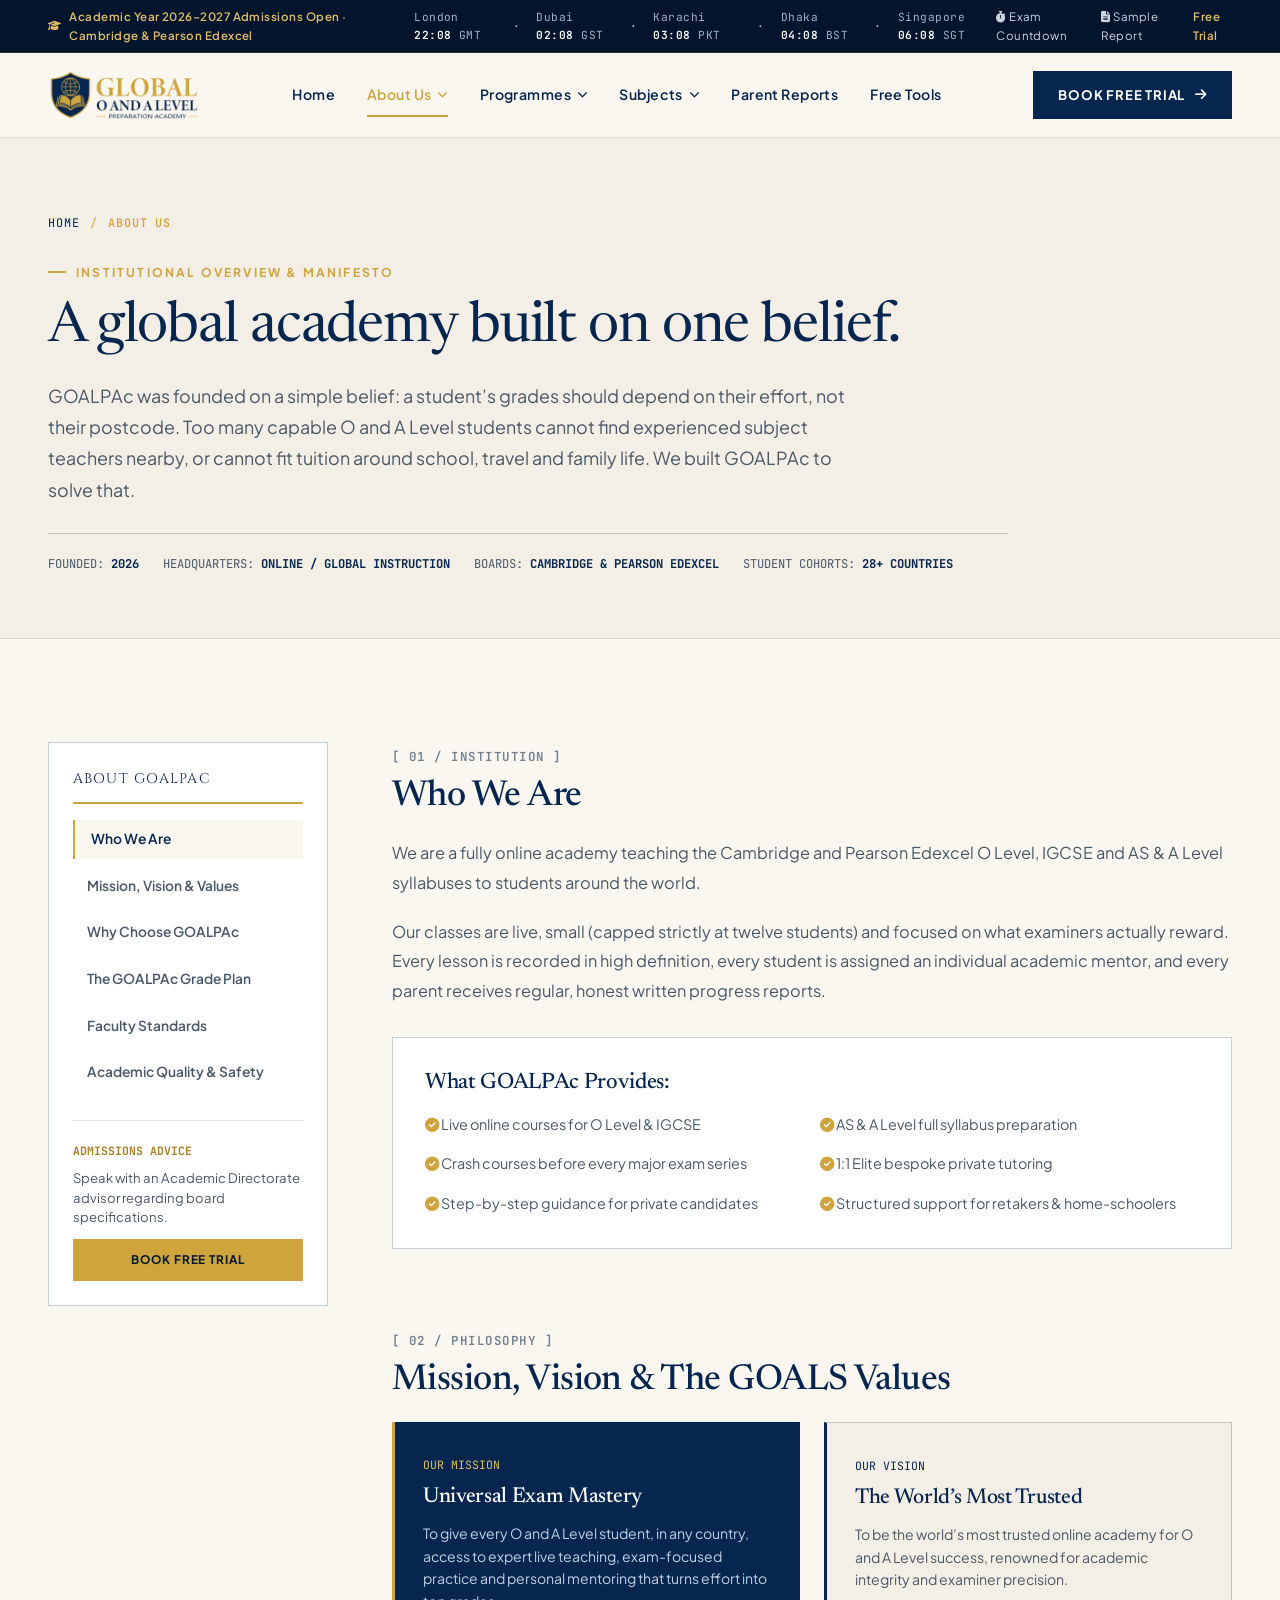
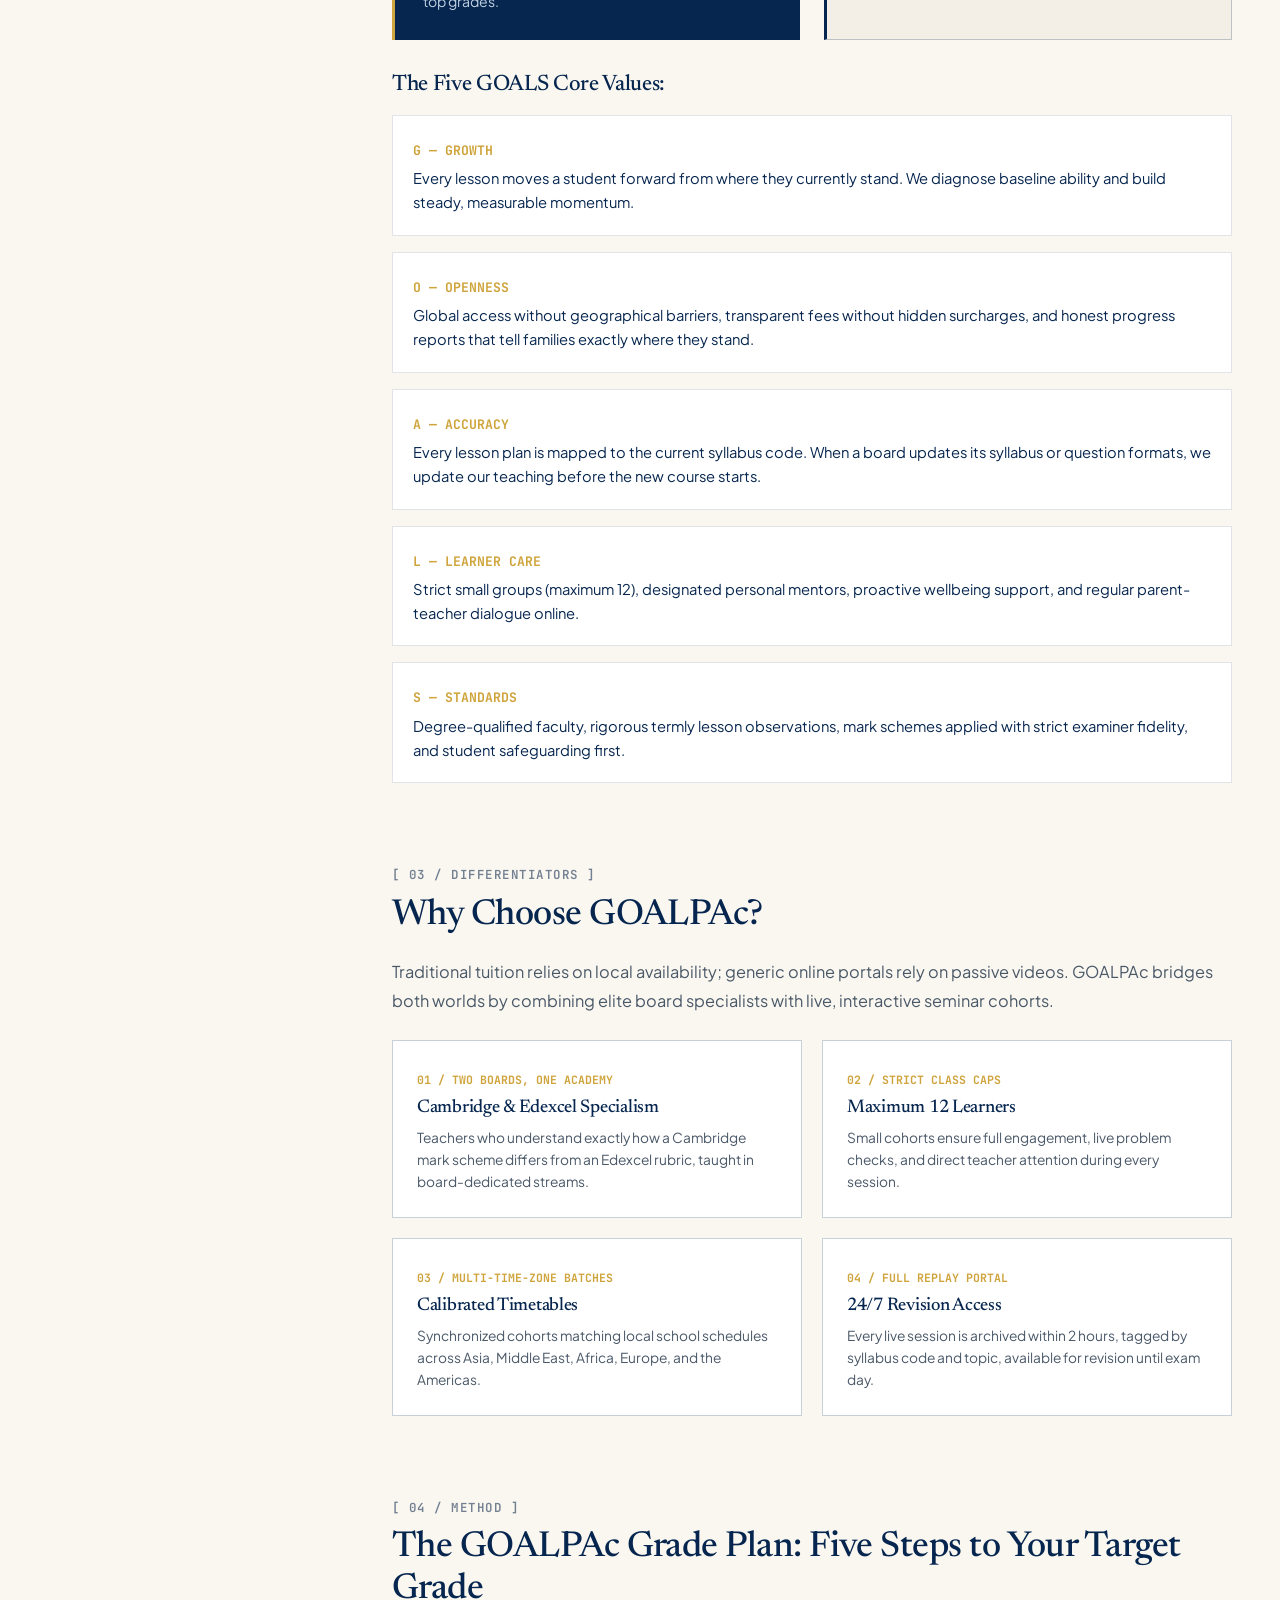
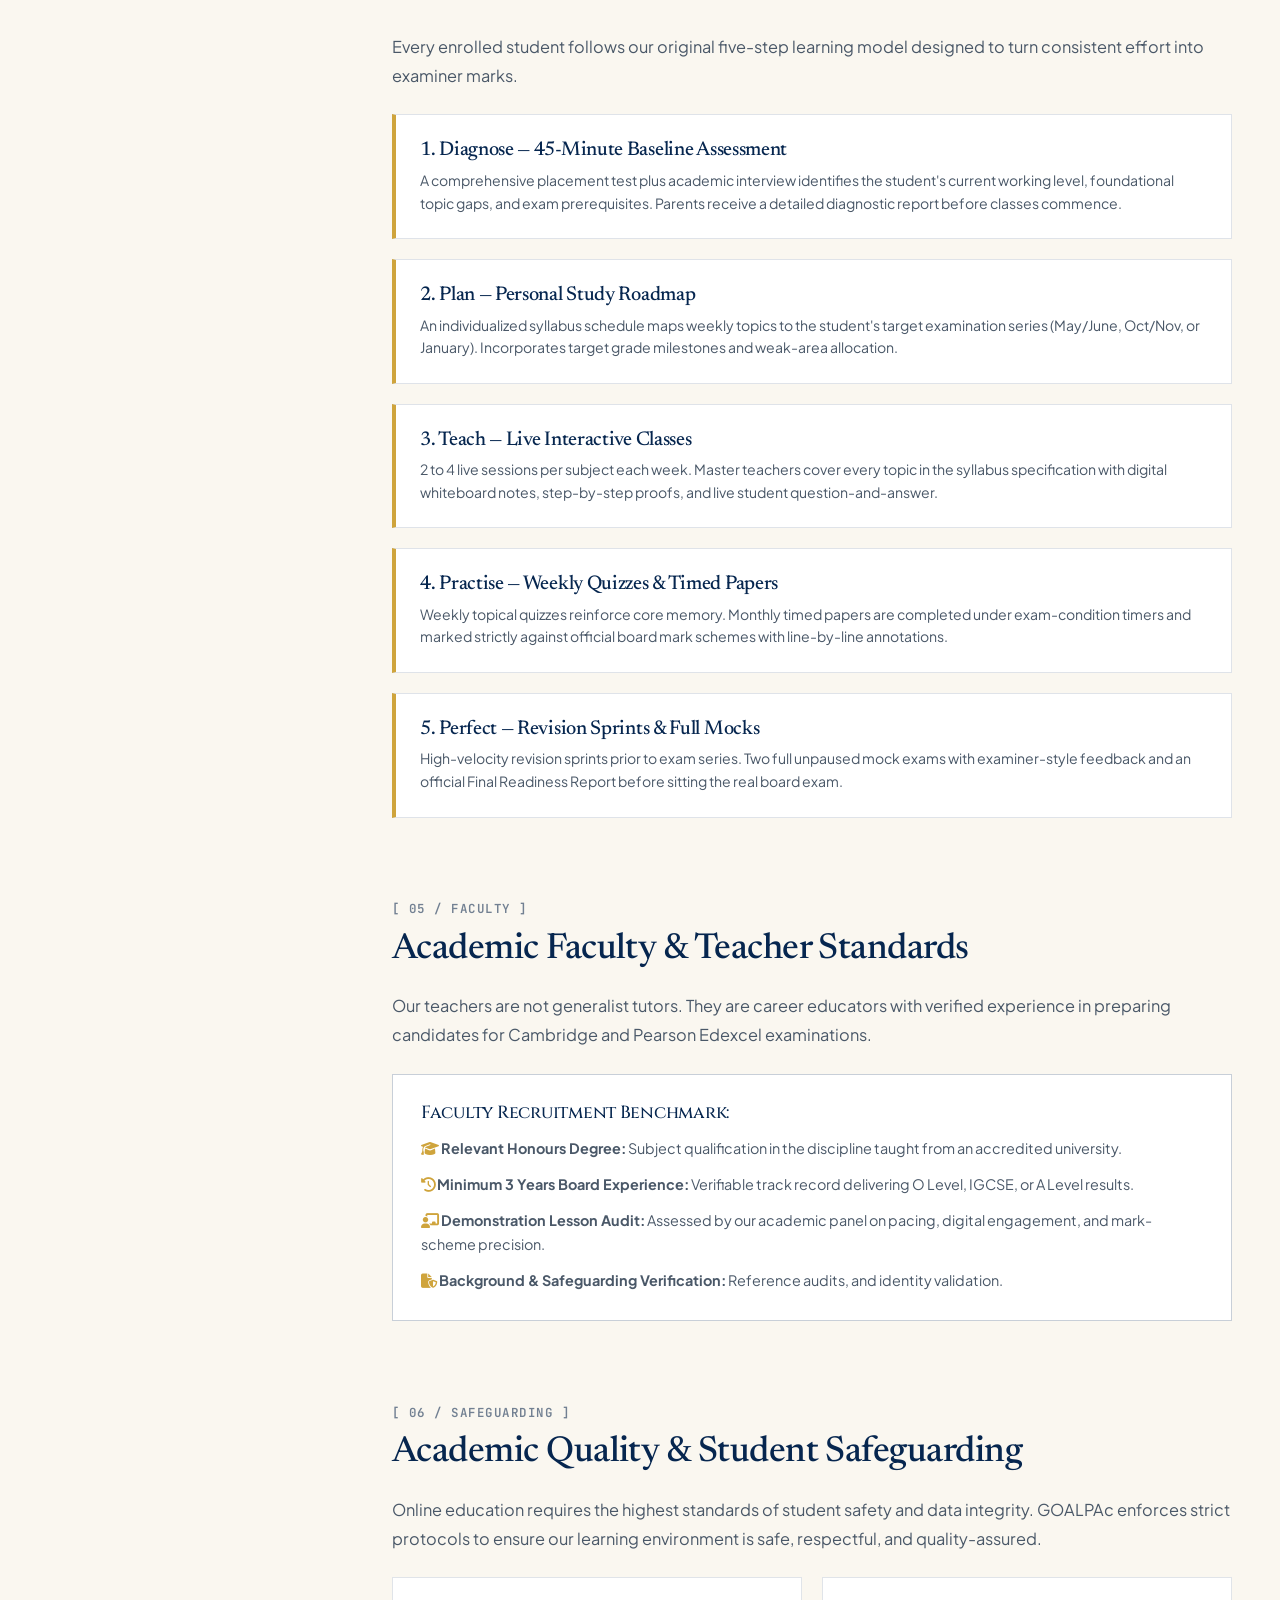
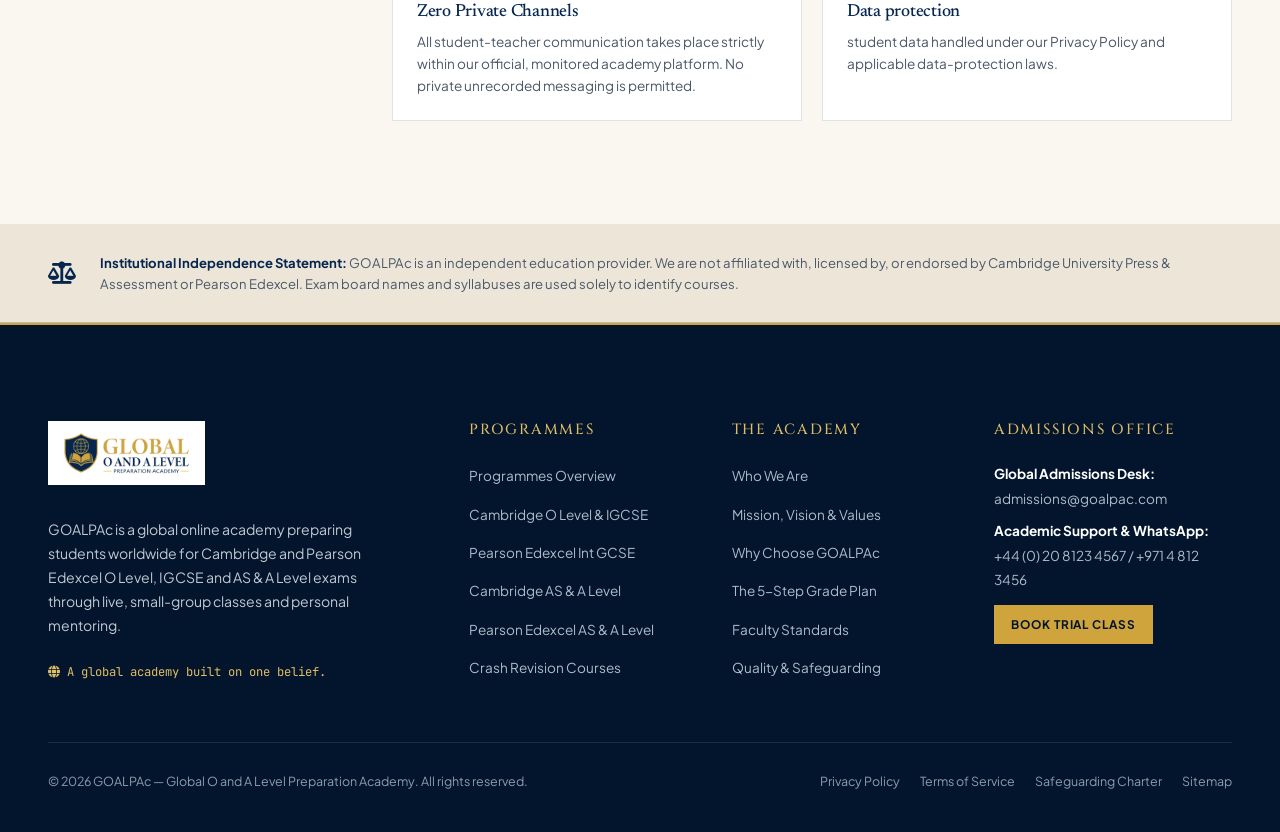
==== commit bd9106ae: "content revision" ====
--- a/about.html
+++ b/about.html
@@ -454,7 +454,7 @@
                   <li><i class="fa-solid fa-graduation-cap me-2" style="color: var(--goalpac-gold);"></i> <strong>Relevant Honours Degree:</strong> Subject qualification in the discipline taught from an accredited university.</li>
                   <li><i class="fa-solid fa-clock-rotate-left me-2" style="color: var(--goalpac-gold);"></i> <strong>Minimum 3 Years Board Experience:</strong> Verifiable track record delivering O Level, IGCSE, or A Level results.</li>
                   <li><i class="fa-solid fa-chalkboard-user me-2" style="color: var(--goalpac-gold);"></i> <strong>Demonstration Lesson Audit:</strong> Assessed by our academic panel on pacing, digital engagement, and mark-scheme precision.</li>
-                  <li><i class="fa-solid fa-file-shield me-2" style="color: var(--goalpac-gold);"></i> <strong>Background &amp; Safeguarding Verification:</strong> Criminal records check, reference audits, and identity validation.</li>
+                  <li><i class="fa-solid fa-file-shield me-2" style="color: var(--goalpac-gold);"></i> <strong>Background &amp; Safeguarding Verification:</strong> Reference audits, and identity validation.</li>
                 </ul>
               </div>
             </article>
@@ -477,9 +477,9 @@
                   </p>
                 </div>
                 <div style="background: var(--paper-white); border: 1px solid var(--paper-border); padding: 24px;">
-                  <h4 style="color: var(--navy-deep); font-size: 1.1rem; margin-bottom: 8px;">Designated Safeguarding Lead</h4>
+                  <h4 style="color: var(--navy-deep); font-size: 1.1rem; margin-bottom: 8px;">Data protection</h4>
                   <p style="font-size: 0.85rem; color: var(--text-secondary); line-height: 1.6; margin: 0;">
-                    A named Designated Safeguarding Lead oversees all child-protection policies and responds promptly to any parental or student concern.
+                    student data handled under our Privacy Policy and applicable data-protection laws.
                   </p>
                 </div>
               </div>
